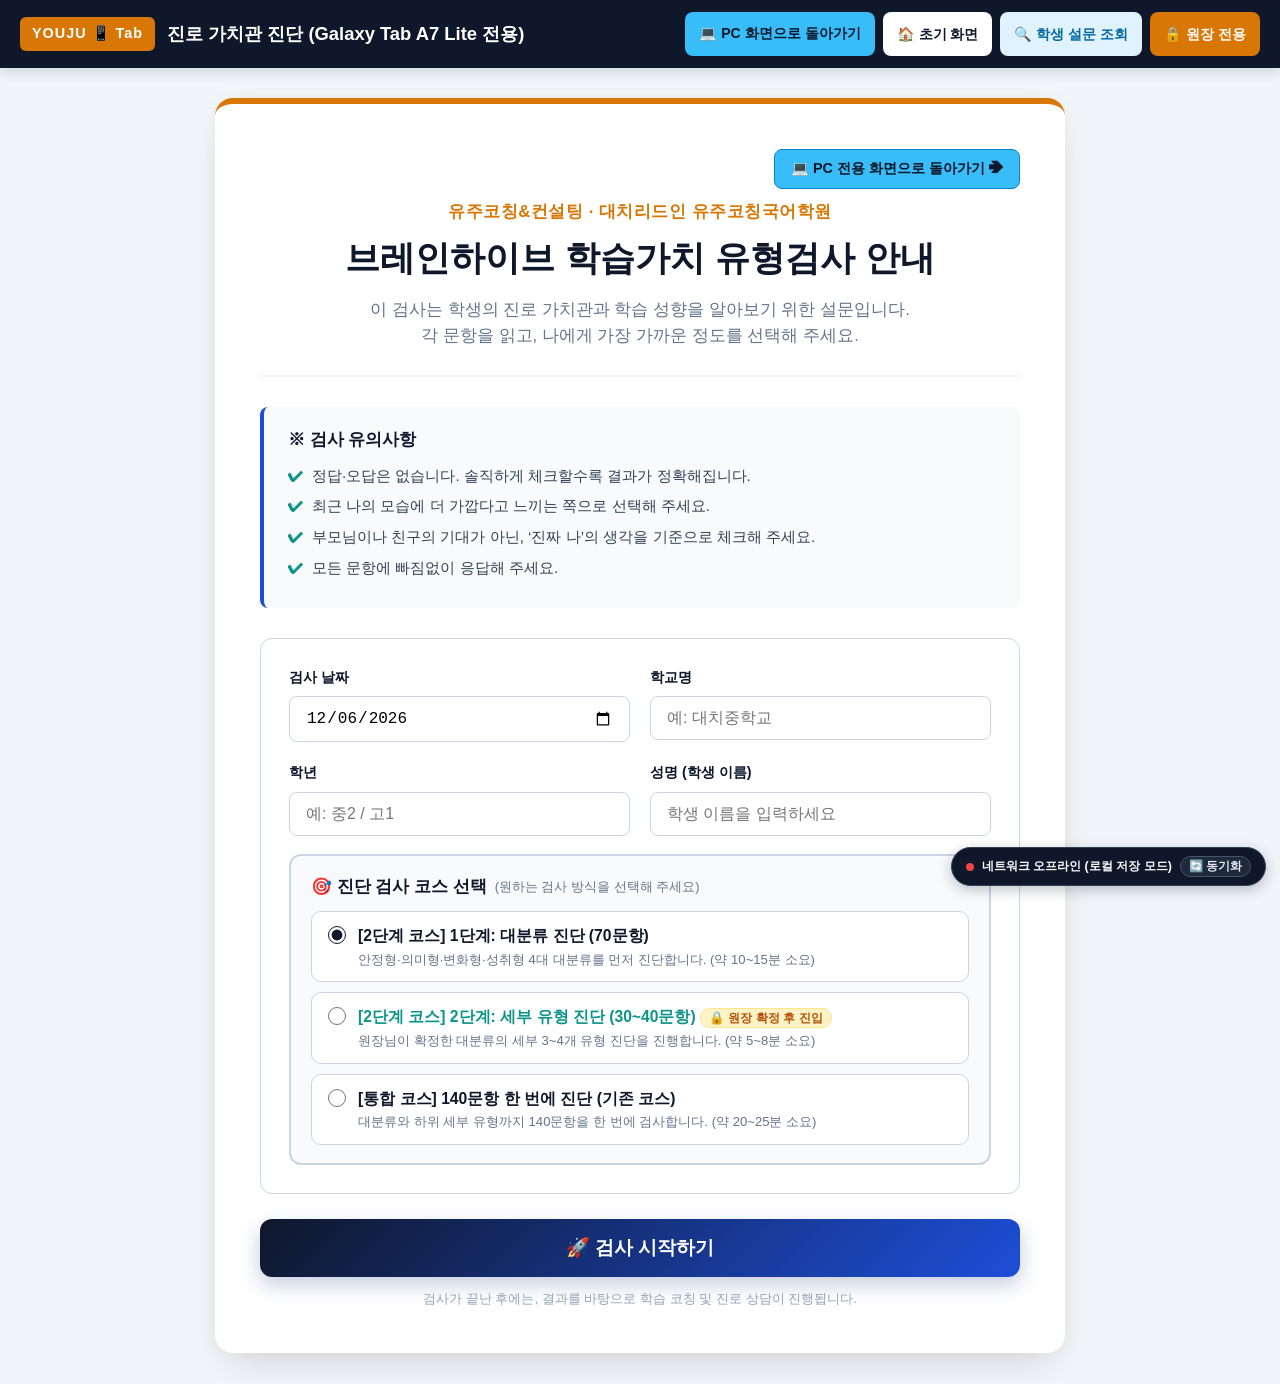
==== tablet.html @ 31058045 "Add files via upload" ====
<!DOCTYPE html>
<html lang="ko">
<head>
  <meta charset="UTF-8">
  <meta name="viewport" content="width=device-width, initial-scale=1.0">
  <title>진로 가치관 진단 검사 (Galaxy Tab A7 Lite 전용) | 유주코칭&컨설팅</title>
  <link rel="stylesheet" href="styles.css">
  <link rel="stylesheet" href="tablet.css">
</head>
<body>

  <!-- Galaxy Tab A7 Lite Header Navigation Bar -->
  <header class="tab-navbar">
    <div class="tab-nav-brand">
      <span class="tab-logo-badge">YOUJU 📱 Tab</span>
      <div>
        <h1 class="tab-nav-title">진로 가치관 진단 (Galaxy Tab A7 Lite 전용)</h1>
      </div>
    </div>
    <div class="tab-nav-actions">
      <a href="index.html" class="btn-tab-nav btn-tab-pc">
        💻 PC 화면으로 돌아가기
      </a>
      <button id="btnNavHome" class="btn-tab-nav" style="background: #ffffff; color: var(--primary-navy);">
        🏠 초기 화면
      </button>
      <button id="btnOpenLookupModal" class="btn-tab-nav" style="background: #e0f2fe; color: #0369a1;">
        🔍 학생 설문 조회
      </button>
      <button id="btnDirectorLogin" class="btn-tab-nav btn-tab-gold">
        🔒 원장 전용
      </button>
    </div>
  </header>

  <!-- View 1: Student Cover / Intro Screen -->
  <div id="coverView" class="view-container active">
    <div class="cover-card">
      <div style="text-align: right; margin-bottom: 10px;">
        <a href="index.html" style="display: inline-block; background: #38bdf8; color: #0f172a; border: 1.5px solid #0284c7; border-radius: 8px; padding: 8px 16px; font-weight: 800; text-decoration: none; font-size: 0.9rem;">
          💻 PC 전용 화면으로 돌아가기 ➔
        </a>
      </div>
      <div class="cover-header">
        <p class="cover-institution">유주코칭&컨설팅 · 대치리드인 유주코칭국어학원</p>
        <h2 class="cover-main-title">브레인하이브 학습가치 유형검사 안내</h2>
        <p class="cover-desc">이 검사는 학생의 진로 가치관과 학습 성향을 알아보기 위한 설문입니다.<br>각 문항을 읽고, 나에게 가장 가까운 정도를 선택해 주세요.</p>
      </div>

      <div class="notice-box">
        <h3>※ 검사 유의사항</h3>
        <ul class="notice-list">
          <li>정답·오답은 없습니다. 솔직하게 체크할수록 결과가 정확해집니다.</li>
          <li>최근 나의 모습에 더 가깝다고 느끼는 쪽으로 선택해 주세요.</li>
          <li>부모님이나 친구의 기대가 아닌, ‘진짜 나’의 생각을 기준으로 체크해 주세요.</li>
          <li>모든 문항에 빠짐없이 응답해 주세요.</li>
        </ul>
      </div>

      <form id="studentInfoForm" class="student-info-form">
        <div class="form-grid">
          <div class="form-group">
            <label for="inputDate">검사 날짜</label>
            <input type="date" id="inputDate" class="form-control" required>
          </div>
          <div class="form-group">
            <label for="inputSchool">학교명</label>
            <input type="text" id="inputSchool" class="form-control" placeholder="예: 대치중학교" required>
          </div>
          <div class="form-group">
            <label for="inputGrade">학년</label>
            <input type="text" id="inputGrade" class="form-control" placeholder="예: 중2 / 고1" required>
          </div>
          <div class="form-group">
            <label for="inputName">성명 (학생 이름)</label>
            <input type="text" id="inputName" class="form-control" placeholder="학생 이름을 입력하세요" required>
          </div>
        </div>

        <!-- Diagnostic Course Selection -->
        <div class="course-select-box" style="margin-top: 18px; background: #f8fafc; border: 2px solid #cbd5e1; border-radius: 12px; padding: 18px 20px;">
          <h3 style="font-size: 1.05rem; font-weight: 800; color: var(--primary-navy); margin-bottom: 12px; display: flex; align-items: center; gap: 8px;">
            <span>🎯 진단 검사 코스 선택</span>
            <span style="font-size: 0.8rem; color: #64748b; font-weight: normal;">(원하는 검사 방식을 선택해 주세요)</span>
          </h3>

          <div style="display: flex; flex-direction: column; gap: 10px;">
            <!-- Course Option 1: Stage 1 Major Category (70 items) -->
            <label style="display: flex; align-items: flex-start; gap: 12px; background: #ffffff; border: 1.5px solid #cbd5e1; border-radius: 10px; padding: 12px 16px; cursor: pointer; transition: all 0.15s ease;" class="course-label-option">
              <input type="radio" name="courseType" value="STAGE1_70" checked style="width: 18px; height: 18px; margin-top: 2px; accent-color: var(--primary-navy);">
              <div>
                <div style="font-weight: 800; font-size: 0.98rem; color: var(--primary-navy);">[2단계 코스] 1단계: 대분류 진단 (70문항)</div>
                <div style="font-size: 0.82rem; color: #64748b; margin-top: 2px;">안정형·의미형·변화형·성취형 4대 대분류를 먼저 진단합니다. (약 10~15분 소요)</div>
              </div>
            </label>

            <!-- Course Option 2: Stage 2 Sub Category (30~40 items) -->
            <label style="display: flex; align-items: flex-start; gap: 12px; background: #ffffff; border: 1.5px solid #cbd5e1; border-radius: 10px; padding: 12px 16px; cursor: pointer; transition: all 0.15s ease;" class="course-label-option">
              <input type="radio" name="courseType" value="STAGE2_SUB" style="width: 18px; height: 18px; margin-top: 2px; accent-color: var(--primary-navy);">
              <div>
                <div style="font-weight: 800; font-size: 0.98rem; color: #0d9488;">[2단계 코스] 2단계: 세부 유형 진단 (30~40문항) <span style="font-size: 0.78rem; background: #fef3c7; color: #b45309; padding: 2px 8px; border-radius: 10px; border: 1px solid #fde68a;">🔒 원장 확정 후 진입</span></div>
                <div style="font-size: 0.82rem; color: #64748b; margin-top: 2px;">원장님이 확정한 대분류의 세부 3~4개 유형 진단을 진행합니다. (약 5~8분 소요)</div>
              </div>
            </label>

            <!-- Stage 1 Student Selection Dropdown (Shown when 2단계 is selected) -->
            <div id="stage1StudentSelectContainer" style="display: none; margin-top: 4px; padding: 14px; background: #e0f2fe; border: 1.5px solid #7dd3fc; border-radius: 10px;">
              <label for="selectStage1Student" style="font-weight: 800; font-size: 0.88rem; color: #0369a1; display: block; margin-bottom: 6px;">
                👤 어떤 1단계 진단 학생의 2단계를 진행할지 선택하세요:
              </label>
              <select id="selectStage1Student" class="form-control" style="border-color: #0284c7; font-weight: 700; font-size: 0.92rem;">
                <!-- Populated dynamically via JS from getStoredRecords() -->
              </select>
              <div id="stage1StudentStatusBadge" style="margin-top: 8px; font-size: 0.83rem; font-weight: 700; color: #0369a1;"></div>
            </div>

            <!-- Course Option 3: Combined 140 items -->
            <label style="display: flex; align-items: flex-start; gap: 12px; background: #ffffff; border: 1.5px solid #cbd5e1; border-radius: 10px; padding: 12px 16px; cursor: pointer; transition: all 0.15s ease;" class="course-label-option">
              <input type="radio" name="courseType" value="COMBINED_140" style="width: 18px; height: 18px; margin-top: 2px; accent-color: var(--primary-navy);">
              <div>
                <div style="font-weight: 800; font-size: 0.98rem; color: var(--primary-navy);">[통합 코스] 140문항 한 번에 진단 (기존 코스)</div>
                <div style="font-size: 0.82rem; color: #64748b; margin-top: 2px;">대분류와 하위 세부 유형까지 140문항을 한 번에 검사합니다. (약 20~25분 소요)</div>
              </div>
            </label>
          </div>
        </div>
      </form>

      <button id="btnStartTest" class="btn-start-test">
        🚀 검사 시작하기
      </button>
      <p style="text-align: center; font-size: 0.82rem; color: #94a3b8; margin-top: 12px;">
        검사가 끝난 후에는, 결과를 바탕으로 학습 코칭 및 진로 상담이 진행됩니다.
      </p>
    </div>
  </div>

  <!-- View 2: Questionnaire Screen (No-Scroll Viewport Fixed Layout) -->
  <div id="testView" class="view-container no-scroll-view">
    <div class="test-layout-compact">
      <!-- Main Question Panel -->
      <div class="test-main-card-compact">
        <div class="test-header-compact">
          <span id="pageIndicator" class="page-indicator-compact">페이지 1 / 14 (1~10번 문항)</span>
          <div class="progress-bar-outer-compact">
            <div id="progressBarInner" class="progress-bar-inner"></div>
          </div>
          <span id="answeredCountTag" class="answered-tag-compact">응답: 0 / 140</span>
          <button id="btnTempSave" class="btn-temp-save">💾 임시 저장</button>
        </div>

        <div id="questionList" class="question-list-compact">
          <!-- 10 Question Rows Injected via JS -->
        </div>

        <div class="test-footer-compact">
          <button id="btnPrevPage" class="btn-nav-compact btn-nav-prev" style="display: none;">
            ◀ 이전
          </button>
          <div style="flex: 1;"></div>
          <button id="btnNextPage" class="btn-nav-compact btn-nav-next">
            다음 페이지 ▶
          </button>
          <button id="btnSubmitTest" class="btn-nav-compact btn-submit-test" style="display: none;">
            ✅ 검사 제출하기
          </button>
        </div>
      </div>

      <!-- Right Sidebar: 140 Question Status Grid -->
      <aside class="test-sidebar-compact">
        <div class="sidebar-title-compact">
          <span>문항 현황</span>
          <span id="sidebarProgressText" style="color: var(--accent-gold);">0%</span>
        </div>
        <div id="statusGrid140" class="status-grid-compact">
          <!-- 140 Status Cells Injected via JS -->
        </div>
      </aside>
    </div>
  </div>

  <!-- View 3: Student Completion Screen -->
  <div id="completeView" class="view-container">
    <div class="cover-card" style="text-align: center;">
      <div style="font-size: 3.5rem; color: #10b981; margin-bottom: 15px;">🎉</div>
      <h2 id="completeTitle" style="font-size: 1.8rem; color: var(--primary-navy); margin-bottom: 10px;">진로 가치관 검사가 완료되었습니다!</h2>
      <p id="completeDesc" style="font-size: 1.05rem; color: #334155; line-height: 1.6; margin-bottom: 20px;">
        모든 문항에 성실하게 응답해 주셔서 감사합니다.<br>
        응답 데이터가 안전하게 저장되었으며, <strong>결과는 담당 원장님(선생님)의 심층 분석 후 전달</strong>됩니다.
      </p>

      <!-- Stage 1 -> Stage 2 Direct Launch Action Box -->
      <div id="stage1NextBox" style="display: none; background: #f0fdf4; border: 2px solid #86efac; border-radius: 12px; padding: 20px; margin: 20px 0; text-align: center;">
        <h3 style="font-size: 1.15rem; color: #166534; font-weight: 800; margin-bottom: 6px;">1단계 대분류 진단 제출 완료</h3>
        <p style="font-size: 0.88rem; color: #15803d; margin-bottom: 16px;">원장님의 대분류 확정 후 아래 버튼을 클릭하시면 2단계 세부 유형 진단이 바로 시작됩니다.</p>
        <button id="btnStartStage2Direct" class="btn-start-test" style="background: linear-gradient(135deg, #0d9488, #0f766e); width: 100%; max-width: 380px; padding: 14px; margin: 0 auto; font-size: 1.05rem;">
          🚀 2단계 세부 유형 진단 바로 시작하기
        </button>
      </div>

      <div style="display: flex; gap: 10px; justify-content: center; margin-top: 20px;">
        <button id="btnCompleteHome" class="btn-start-test" style="max-width: 240px; background: linear-gradient(135deg, #475569, #334155); font-size: 1rem;">
          🏠 첫 화면으로 이동
        </button>
      </div>
    </div>
  </div>

  <!-- Student Survey Search / Lookup Modal -->
  <div id="lookupModal" class="modal-overlay">
    <div class="modal-card" style="max-width: 550px;">
      <h3 style="font-size: 1.25rem; color: var(--primary-navy); margin-bottom: 6px;">🔍 학생 설문 제출 내역 조회</h3>
      <p style="font-size: 0.85rem; color: #64748b; margin-bottom: 15px;">제출된 전체 학생 내역이 표시됩니다. (필요 시 성명이나 학교명으로 필터링 가능)</p>
      
      <div class="form-grid" style="margin-bottom: 15px;">
        <div class="form-group">
          <label for="lookupName">학생 성명</label>
          <input type="text" id="lookupName" class="form-control" placeholder="성명 입력">
        </div>
        <div class="form-group">
          <label for="lookupSchool">학교명 (선택)</label>
          <input type="text" id="lookupSchool" class="form-control" placeholder="학교명 입력">
        </div>
      </div>
      
      <button id="btnDoLookup" class="btn-nav-compact btn-nav-next" style="width: 100%; padding: 10px; margin-bottom: 15px;">
        검색하기
      </button>

      <div id="lookupResultsContainer" style="max-height: 250px; overflow-y: auto; display: flex; flex-direction: column; gap: 8px;">
        <!-- Search results injected via JS -->
      </div>

      <div style="text-align: right; margin-top: 15px;">
        <button id="btnCloseLookupModal" class="btn-nav-compact btn-nav-prev">닫기</button>
      </div>
    </div>
  </div>

  <!-- 140 Question Responses Detailed View Modal -->
  <div id="responsesDetailModal" class="modal-overlay">
    <div class="modal-card" style="max-width: 850px; max-height: 85vh; display: flex; flex-direction: column;">
      <div style="display: flex; justify-content: space-between; align-items: center; padding-bottom: 10px; border-bottom: 2px solid #f1f5f9; margin-bottom: 15px;">
        <h3 id="detailModalTitle" style="font-size: 1.2rem; color: var(--primary-navy);">📋 140문항 응답 세부 결과</h3>
        <button id="btnCloseResponsesDetailModal" class="btn-nav-compact btn-nav-prev" style="padding: 4px 12px;">닫기</button>
      </div>

      <div style="flex: 1; overflow-y: auto; padding-right: 5px;">
        <table style="width: 100%; border-collapse: collapse; font-size: 0.88rem;">
          <thead>
            <tr style="background: var(--primary-navy); color: #ffffff; text-align: left;">
              <th style="padding: 8px 10px; width: 60px;">번호</th>
              <th style="padding: 8px 10px; width: 140px;">대분류 / 중분류</th>
              <th style="padding: 8px 10px;">문항 내용</th>
              <th style="padding: 8px 10px; width: 110px; text-align: center;">응답 점수</th>
            </tr>
          </thead>
          <tbody id="responsesDetailTableBody">
            <!-- 140 Question Rows Injected via JS -->
          </tbody>
        </table>
      </div>
    </div>
  </div>

  <!-- Director Password Modal -->
  <div id="directorModal" class="modal-overlay">
    <div class="modal-card">
      <h3>🔒 원장 컨설팅 비밀번호</h3>
      <p style="font-size: 0.85rem; color: #64748b; margin-bottom: 15px;">원장 및 담당 코치 전용 컨설팅 관리를 위해 비밀번호를 입력해 주세요.</p>
      <div class="form-group" style="margin-bottom: 15px;">
        <label for="inputDirectorPassword">관리자 비밀번호</label>
        <input type="password" id="inputDirectorPassword" class="form-control" placeholder="비밀번호 입력">
      </div>
      <div style="display: flex; gap: 10px;">
        <button id="btnCancelModal" class="btn-nav-compact btn-nav-prev" style="flex: 1;">취소</button>
        <button id="btnConfirmDirectorLogin" class="btn-nav-compact btn-nav-next" style="flex: 1;">확인</button>
      </div>
    </div>
  </div>

  <!-- Manual Student Registration Modal (2-1단계 스킵 ➔ 2-2단계 세부유형 수동 등록) -->
  <div id="registerStudentModal" class="modal-overlay">
    <div class="modal-card" style="max-width: 500px;">
      <h3 style="font-size: 1.25rem; color: #0d9488; font-weight: 900; margin-bottom: 6px;">⚡ 2-1단계 스킵 ➔ 2-2단계 세부 유형 바로 등록</h3>
      <p style="font-size: 0.85rem; color: #64748b; margin-bottom: 16px; line-height: 1.45;">
        70문항 1단계 진단을 건너뛰고, 원장님이 학생의 1단계 대분류를 직접 지정합니다.<br>등록 즉시 학생이 <strong>2-2단계 세부 유형 진단(30~40문항)</strong>을 바로 시작할 수 있습니다.
      </p>

      <div class="form-group" style="margin-bottom: 12px;">
        <label for="regStudentName">학생 성명</label>
        <input type="text" id="regStudentName" class="form-control" placeholder="성명 입력 (예: 김대치)">
      </div>
      <div class="form-group" style="margin-bottom: 12px;">
        <label for="regStudentSchool">학교명</label>
        <input type="text" id="regStudentSchool" class="form-control" placeholder="학교명 입력 (예: 대치중학교)">
      </div>
      <div class="form-group" style="margin-bottom: 12px;">
        <label for="regStudentGrade">학년</label>
        <input type="text" id="regStudentGrade" class="form-control" placeholder="학년 입력 (예: 중3 / 고1)">
      </div>
      <div class="form-group" style="margin-bottom: 20px;">
        <label for="regMajorCategory" style="font-weight: 800; color: #0d9488;">원장 지정 1단계 대분류 유형</label>
        <select id="regMajorCategory" class="form-control" style="font-weight: 800; border-color: #0d9488; font-size: 0.95rem; background: #f0fdf4;">
          <option value="안정형">안정형 (구조·꼼꼼·신중)</option>
          <option value="의미형">의미형 (감정·몰입·이해)</option>
          <option value="변화형">변화형 (즉흥·산만·속도)</option>
          <option value="성취형">성취형 (목표·완벽·기복)</option>
        </select>
      </div>

      <div style="display: flex; gap: 8px;">
        <button id="btnCancelRegisterModal" class="btn-nav-compact btn-nav-prev" style="flex: 1;">취소</button>
        <button id="btnSaveRegisterStudent" class="btn-nav-compact" style="flex: 1.2; background: #0d9488; color: #ffffff; font-weight: 800; border: none; padding: 10px; border-radius: 6px; cursor: pointer;">💾 등록 (2-2단계 허용)</button>
        <button id="btnStartRegisterDirect" class="btn-nav-compact" style="flex: 1.5; background: linear-gradient(135deg, #10b981, #047857); color: #ffffff; font-weight: 800; border: none; padding: 10px; border-radius: 6px; cursor: pointer;">🚀 즉시 2-2단계 검사</button>
      </div>
    </div>
  </div>

  <!-- View 4: Director Dedicated Management View (Student Selector + Scores + Confirmation) -->
  <div id="dashboardView" class="view-container">
    <!-- Director Dashboard Top Action Bar -->
    <div style="display: flex; justify-content: space-between; align-items: center; background: #ffffff; border: 1.5px solid #e2e8f0; border-radius: 12px; padding: 14px 20px; margin-bottom: 20px; box-shadow: 0 4px 12px rgba(0,0,0,0.03);">
      <div>
        <h2 style="font-size: 1.25rem; font-weight: 900; color: var(--primary-navy); margin-bottom: 2px;">🔒 원장 전용 컨설팅 대시보드</h2>
        <p style="font-size: 0.82rem; color: #64748b; margin: 0;">학생 검사 제출 내역 관리, 대분류 확정/수정 및 1:1 PPT 레포트 발급</p>
      </div>
      <button id="btnDashboardToHome" class="btn-nav-compact" style="background: var(--primary-navy); color: #ffffff; padding: 10px 18px; font-size: 0.92rem; font-weight: 800; border: none; border-radius: 8px; cursor: pointer; display: flex; align-items: center; gap: 6px; box-shadow: 0 4px 10px rgba(15,23,42,0.15);">
        <span>🏠 초기 화면(학생 진단)으로 가기</span>
      </button>
    </div>

    <div class="director-dash-grid">
      <!-- Left Sidebar: Submitted Students List with Delete & Backup Buttons -->
      <aside class="student-list-sidebar">
        <div class="student-list-title" style="margin-bottom: 10px; display: flex; justify-content: space-between; align-items: center;">
          <span>📋 제출 학생 목록</span>
        </div>
        
        <button id="btnOpenRegisterModal" class="btn-nav-compact" style="width: 100%; margin-bottom: 10px; background: linear-gradient(135deg, #0d9488, #0f766e); color: #ffffff; padding: 10px; font-weight: 800; border: none; border-radius: 6px; cursor: pointer; box-shadow: 0 4px 10px rgba(13,148,136,0.2);">
          ⚡ 2-1단계 스킵! 2-2단계 세부유형 수동 등록
        </button>
        
        <!-- Offline Backup & Restore Buttons -->
        <div style="display: flex; gap: 6px; margin-bottom: 12px;">
          <button id="btnBackupRecords" class="btn-nav-compact" style="flex: 1; background: #e0f2fe; color: #0369a1; font-size: 0.78rem; padding: 6px 6px; font-weight: 700;">
            📥 백업 (저장)
          </button>
          <button id="btnRestoreRecords" class="btn-nav-compact" style="flex: 1; background: #fef3c7; color: #92400e; font-size: 0.78rem; padding: 6px 6px; font-weight: 700;">
            📤 불러오기
          </button>
          <input type="file" id="inputRestoreFile" accept=".json" style="display: none;">
        </div>

        <div id="studentRecordsContainer" class="student-records-container">
          <!-- Student Records Items Injected via JS -->
        </div>
      </aside>

      <!-- Center Panel: Major & Sub Category Scores -->
      <div>
        <div class="dash-card">
          <div style="font-weight: 700; font-size: 1.05rem; color: var(--primary-navy); margin-bottom: 12px; padding-bottom: 8px; border-bottom: 2px solid #f1f5f9; display: flex; justify-content: space-between; align-items: center;">
            <span>📊 대분류 및 중분류 점수 대시보드</span>
            <button id="btnView140DetailDash" class="btn-nav-compact" style="background: #e0f2fe; color: #0369a1; font-size: 0.8rem; padding: 4px 10px;">
              📋 140문항 세부 응답 보기
            </button>
          </div>
          <div id="dashSelectedStudentMeta" style="font-size: 0.85rem; color: var(--accent-gold); font-weight: 700; margin-bottom: 12px;">선택된 학생 없음</div>
          <div id="majorScoresGrid" class="major-scores-grid">
            <!-- 4 Major Category Cards Injected via JS -->
          </div>
        </div>
      </div>

      <!-- Right Panel: Director Confirmation Box -->
      <div>
        <div class="director-confirm-box">
          <h3 style="font-size: 1.1rem; font-weight: 800; color: #fef3c7; margin-bottom: 10px;">🎯 대표 유형 확정 및 저장</h3>
          <p style="font-size: 0.78rem; color: #cbd5e1; margin-bottom: 14px; line-height: 1.4;">
            가장 점수가 높은 대분류/중분류가 자동 제안됩니다. 동률 시 원장님이 최종 지정할 수 있습니다.
          </p>

          <div>
            <label style="font-weight: 600; font-size: 0.82rem; color: #cbd5e1;">1. 대표 대분류 지정</label>
            <select id="selectMajorConfirm" class="select-control">
              <option value="안정형">안정형</option>
              <option value="의미형">의미형</option>
              <option value="변화형">변화형</option>
              <option value="성취형">성취형</option>
            </select>
          </div>

          <div>
            <label style="font-weight: 600; font-size: 0.82rem; color: #cbd5e1;">2. 대표 중분류 지정</label>
            <select id="selectSubConfirm" class="select-control">
              <!-- Dynamically Populated -->
            </select>
          </div>

          <button id="btnSaveDirectorConfirmation" class="btn-confirm-save">
            💾 대표 유형 확정 및 저장
          </button>

          <button id="btnUnconfirmDirector" class="btn-nav-compact" style="width: 100%; margin-top: 6px; background: #ef4444; color: #ffffff; padding: 10px; font-weight: 800; border: none; border-radius: 6px; cursor: pointer;">
            ↩️ 확정 취소 (대기 상태로 돌리기)
          </button>

          <button id="btnGenerateMajorReport" class="btn-generate-report" style="margin-top: 8px; background: linear-gradient(135deg, #0284c7, #0f2942);">
            📘 1. 대표 대분류 종합 리포트 (4장) 출력
          </button>

          <button id="btnGenerateReport" class="btn-generate-report" style="margin-top: 6px; background: linear-gradient(135deg, #0d9488, #0f766e);">
            📑 2. 대표 세부 중분류 레포트 (3장) 출력
          </button>
        </div>
      </div>
    </div>

    <!-- 14 Types Direct Viewer Panel for Director -->
    <div class="dash-card" style="margin-top: 20px;">
      <div style="font-weight: 800; font-size: 1.05rem; color: var(--primary-navy); margin-bottom: 15px; padding-bottom: 10px; border-bottom: 2px solid #f1f5f9; display: flex; justify-content: space-between; align-items: center;">
        <span>📑 14개 대표 유형 레포트 직접 선택하여 보기</span>
        <span style="font-size: 0.8rem; color: #64748b; font-weight: normal;">원하는 유형 버튼을 누르면 해당 1:1 PPT 레포트가 즉시 표출됩니다.</span>
      </div>

      <div class="quick-types-grid" style="display: grid; grid-template-columns: repeat(4, 1fr); gap: 15px;">
        <!-- Group 1: 안정형 -->
        <div style="background: #f8fafc; border: 1.5px solid #e2e8f0; border-radius: 10px; padding: 12px;">
          <div style="font-weight: 800; font-size: 0.9rem; color: #0284c7; margin-bottom: 8px; text-align: center; border-bottom: 1px solid #e2e8f0; padding-bottom: 4px;">🛡️ 안정형 영역</div>
          <div style="display: flex; flex-direction: column; gap: 6px;">
            <button class="btn-major-report" data-major="안정형" style="background: linear-gradient(135deg, #0284c7, #0369a1); color: #fff; font-size: 0.82rem; font-weight: 900; padding: 8px 6px; border: none; border-radius: 6px; margin-bottom: 4px; cursor: pointer; box-shadow: 0 2px 6px rgba(2,132,199,0.3);">📘 ⭐ 안정형 종합 리포트 (4장)</button>
            <button class="btn-quick-report" data-key="안정형-구조·패턴 고정형">구조·패턴 고정형</button>
            <button class="btn-quick-report" data-key="안정형-꼼꼼·완벽주의형">꼼꼼·완벽주의형</button>
            <button class="btn-quick-report" data-key="안정형-신중·느린 정확형">신중·느린 정확형</button>
          </div>
        </div>

        <!-- Group 2: 의미형 -->
        <div style="background: #f8fafc; border: 1.5px solid #e2e8f0; border-radius: 10px; padding: 12px;">
          <div style="font-weight: 800; font-size: 0.9rem; color: #0d9488; margin-bottom: 8px; text-align: center; border-bottom: 1px solid #e2e8f0; padding-bottom: 4px;">💡 의미형 영역</div>
          <div style="display: flex; flex-direction: column; gap: 6px;">
            <button class="btn-major-report" data-major="의미형" style="background: linear-gradient(135deg, #0d9488, #0f766e); color: #fff; font-size: 0.82rem; font-weight: 900; padding: 8px 6px; border: none; border-radius: 6px; margin-bottom: 4px; cursor: pointer; box-shadow: 0 2px 6px rgba(13,148,136,0.3);">📘 ⭐ 의미형 종합 리포트 (4장)</button>
            <button class="btn-quick-report" data-key="의미형-감정·공감 우세형">감정·공감 우세형</button>
            <button class="btn-quick-report" data-key="의미형-의미 몰입·과몰입형">의미 몰입·과몰입형</button>
            <button class="btn-quick-report" data-key="의미형-이해 고집형">이해 고집형</button>
          </div>
        </div>

        <!-- Group 3: 변화형 -->
        <div style="background: #f8fafc; border: 1.5px solid #e2e8f0; border-radius: 10px; padding: 12px;">
          <div style="font-weight: 800; font-size: 0.9rem; color: #d97706; margin-bottom: 8px; text-align: center; border-bottom: 1px solid #e2e8f0; padding-bottom: 4px;">⚡ 변화형 영역</div>
          <div style="display: flex; flex-direction: column; gap: 6px;">
            <button class="btn-major-report" data-major="변화형" style="background: linear-gradient(135deg, #d97706, #b45309); color: #fff; font-size: 0.82rem; font-weight: 900; padding: 8px 6px; border: none; border-radius: 6px; margin-bottom: 4px; cursor: pointer; box-shadow: 0 2px 6px rgba(217,119,6,0.3);">📘 ⭐ 변화형 종합 리포트 (4장)</button>
            <button class="btn-quick-report" data-key="변화형-속도·가벼운 집중형">속도·가벼운 집중형</button>
            <button class="btn-quick-report" data-key="변화형-즉흥·순간판단형">즉흥·순간판단형</button>
            <button class="btn-quick-report" data-key="변화형-산만·관심 이동형">산만·관심 이동형</button>
            <button class="btn-quick-report" data-key="변화형-속도 과몰입형">속도 과몰입형</button>
          </div>
        </div>

        <!-- Group 4: 성취형 -->
        <div style="background: #f8fafc; border: 1.5px solid #e2e8f0; border-radius: 10px; padding: 12px;">
          <div style="font-weight: 800; font-size: 0.9rem; color: #dc2626; margin-bottom: 8px; text-align: center; border-bottom: 1px solid #e2e8f0; padding-bottom: 4px;">🏆 성취형 영역</div>
          <div style="display: flex; flex-direction: column; gap: 6px;">
            <button class="btn-major-report" data-major="성취형" style="background: linear-gradient(135deg, #dc2626, #991b1b); color: #fff; font-size: 0.82rem; font-weight: 900; padding: 8px 6px; border: none; border-radius: 6px; margin-bottom: 4px; cursor: pointer; box-shadow: 0 2px 6px rgba(220,38,38,0.3);">📘 ⭐ 성취형 종합 리포트 (4장)</button>
            <button class="btn-quick-report" data-key="성취형-목표형">목표형</button>
            <button class="btn-quick-report" data-key="성취형-완벽주의형">완벽주의형</button>
            <button class="btn-quick-report" data-key="성취형-감정형">감정형</button>
            <button class="btn-quick-report" data-key="성취형-기복형">기복형</button>
          </div>
        </div>
      </div>
    </div>
  </div>

  <!-- View 5: A4 PORTRAIT (종양식) SLIDE IMAGE & TEXT REPORT VIEW -->
  <div id="reportView" class="view-container">
    <div id="reportPptDeck" class="report-ppt-deck">
      
      <!-- Slide Page 1 (Portrait) -->
      <div class="ppt-slide-portrait">
        <div class="portrait-header-bar">
          <div>학생명: <strong id="pptStudentName1" class="hdr-val">홍길동</strong></div>
          <div>검사일자: <strong id="pptStudentDate1" class="hdr-val">2026-08-22</strong></div>
          <div>소속: <strong id="pptStudentSchool1" class="hdr-val">대치중 2학년</strong></div>
          <div>발행: <strong class="hdr-gold">유주코칭&컨설팅</strong></div>
        </div>

        <div class="portrait-body-wrapper">
          <!-- Image View -->
          <div id="imgSlideWrapper1" class="portrait-img-wrapper">
            <img id="pptImgSlide1" class="ppt-slide-img-contain" src="" alt="PPT Slide 1">
            <div class="cover-info-overlay">
              <div class="cover-overlay-type" id="pptCoverTypeName">안정형 - 구조·패턴 고정형</div>
              <div class="cover-overlay-details">
                <span>학생 성명: <strong id="pptStudentNameCover">홍길동</strong></span>
                <span>검사 일자: <strong id="pptStudentDateCover">2026-08-22</strong></span>
                <span>학교 / 학년: <strong id="pptStudentSchoolCover">대치중 2학년</strong></span>
              </div>
            </div>
          </div>

          <!-- HTML Text View -->
          <div id="htmlSlideWrapper1" class="portrait-html-wrapper" style="display: none;">
            <div class="ppt-html-cover-content">
              <div class="ppt-main-header-tag">브레인하이브 학습유형</div>
              <div class="ppt-main-title-box">
                <div class="ppt-main-title-text">결과 리포트</div>
              </div>
              <div id="htmlCoverTypeName" class="ppt-cover-type-name">변화형 - 속도·가벼운 집중형</div>

              <div class="ppt-cover-meta-grid">
                <div>학생 성명: <strong id="htmlStudentName" style="color: var(--primary-navy);">홍길동</strong></div>
                <div>검사 날짜: <strong id="htmlStudentDate" style="color: var(--primary-navy);">2026-08-22</strong></div>
                <div>학교 / 학년: <strong id="htmlStudentSchool" style="color: var(--primary-navy);">대치중 2학년</strong></div>
                <div>발행 기관: <strong style="color: var(--accent-gold);">유주코칭&컨설팅</strong></div>
              </div>
            </div>
          </div>
        </div>
      </div>

      <!-- Slide Page 2 (Portrait) -->
      <div class="ppt-slide-portrait">
        <div class="portrait-header-bar">
          <div>학생명: <strong id="pptStudentName2" class="hdr-val">홍길동</strong></div>
          <div>검사일자: <strong id="pptStudentDate2" class="hdr-val">2026-08-22</strong></div>
          <div>소속: <strong id="pptStudentSchool2" class="hdr-val">대치중 2학년</strong></div>
          <div>진단 유형: <strong id="pptTypeName2" class="hdr-gold">안정형-꼼꼼·완벽주의형</strong></div>
        </div>

        <div class="portrait-body-wrapper">
          <!-- Image View -->
          <div id="imgSlideWrapper2" class="portrait-img-wrapper">
            <img id="pptImgSlide2" class="ppt-slide-img-contain" src="" alt="PPT Slide 2 (강점 및 정체원인)">
          </div>

          <!-- HTML Text View -->
          <div id="htmlSlideWrapper2" class="portrait-html-wrapper" style="display: none;">
            <div class="ppt-slide-2-header">
              <h2 id="htmlSlide2Title" class="ppt-slide-2-title">변화형-속도·가벼운 집중형의 강점</h2>
              <div id="htmlSlide2Summary" class="ppt-slide-2-summary">짧은 시간 안에 빠르게 집중하는 즉각적인 몰입력과 처리 속도가 뛰어난 유형입니다.</div>
            </div>

            <div class="ppt-slide-2-body">
              <div class="ppt-section-box">
                <ul id="htmlStrengthsList" class="ppt-bullet-group">
                  <!-- Strengths injected via JS -->
                </ul>
              </div>

              <div class="ppt-section-box ppt-stagnation-box" style="margin-top: 15px; text-align: center;">
                <div class="ppt-section-tag" style="background: #fef08a; padding: 3px 14px; display: inline-block;">〈정체되는 이유〉</div>
                <ul id="htmlStagnationList" class="ppt-stagnation-group">
                  <!-- Stagnation injected via JS -->
                </ul>
              </div>
            </div>
          </div>
        </div>
      </div>

      <!-- Slide Page 3 (Portrait) -->
      <div class="ppt-slide-portrait">
        <div class="portrait-header-bar">
          <div>학생명: <strong id="pptStudentName3" class="hdr-val">홍길동</strong></div>
          <div>검사일자: <strong id="pptStudentDate3" class="hdr-val">2026-08-22</strong></div>
          <div>소속: <strong id="pptStudentSchool3" class="hdr-val">대치중 2학년</strong></div>
          <div>진단 유형: <strong id="pptTypeName3" class="hdr-gold">안정형-꼼꼼·완벽주의형</strong></div>
        </div>

        <div class="portrait-body-wrapper">
          <!-- Image View -->
          <div id="imgSlideWrapper3" class="portrait-img-wrapper">
            <img id="pptImgSlide3" class="ppt-slide-img-contain" src="" alt="PPT Slide 3 (처방 및 정리)">
          </div>

          <!-- HTML Text View -->
          <div id="htmlSlideWrapper3" class="portrait-html-wrapper" style="display: none; height: 100%; flex-direction: column; justify-content: space-between;">
            <div style="border-bottom: 2px solid #f1f5f9; padding-bottom: 6px; margin-bottom: 10px; text-align: center; flex-shrink: 0;">
              <h3 style="font-size: 1.4rem; font-weight: 900; color: var(--primary-navy);">학습 처방 전략 및 핵심 상담 요약</h3>
            </div>

            <!-- Top 60% Section: Equal 50:50 Grid -->
            <div class="ppt-slide-3-top" style="flex: 0.60; display: grid; grid-template-columns: 1fr 1fr; gap: 16px; min-height: 0;">
              <!-- Left Column: Dangerous Methods (Single Unified Text Box) -->
              <div class="ppt-danger-col" style="text-align: center; display: flex; flex-direction: column; justify-content: space-around; padding: 18px 16px;">
                <h4 id="htmlDangerousTitle" class="ppt-danger-heading" style="color: #dc2626; font-size: 1.25rem; font-weight: 900; line-height: 1.4; margin-bottom: 10px; white-space: pre-line;">이 유형에게<br>가장 위험한 학습 방식은</h4>
                <div id="htmlDangerousBody" class="ppt-danger-body" style="white-space: pre-wrap; font-size: 1.02rem; line-height: 1.55; color: #7f1d1d;"></div>
              </div>

              <!-- Right Column: 3 Core Strategies -->
              <div id="htmlStrategiesCol" class="ppt-strategies-col" style="display: flex; flex-direction: column; justify-content: space-between; height: 100%;">
                <!-- 3 Core Strategy Blocks -->
              </div>
            </div>

            <!-- Bottom 40% Section: One-line Summary -->
            <div id="htmlOneLineContainer" class="ppt-one-line-footer" style="flex: 0.40; min-height: 0; display: flex; flex-direction: column; justify-content: center; align-items: center; text-align: center; margin-top: 12px; padding: 20px 24px;">
              <!-- Dynamically Injected via JS -->
            </div>
          </div>
        </div>
      </div>

    </div>

    <!-- Bottom Action Bar (Hidden on Print) -->
    <div class="report-action-bar" style="display: flex; justify-content: center; gap: 20px; margin-top: 30px; margin-bottom: 40px;">
      <button id="btnBackToDashboard" class="btn-nav-compact btn-nav-prev" style="padding: 12px 28px; font-size: 1rem; font-weight: 700; cursor: pointer;">
        ◀ 대시보드로 돌아가기
      </button>
      <button id="btnPrintReport" class="btn-nav-compact btn-submit-test" style="padding: 12px 32px; font-size: 1rem; font-weight: 800; cursor: pointer; background: var(--primary-navy);">
        🖨️ 종양식(A4 세로) 3장 레포트 인쇄 / PDF 저장
      </button>
    </div>
  </div>

  <!-- JavaScript Modules -->
  <script src="supabase-config.js"></script>
  <script src="data.js"></script>
  <script src="majorReportsData.js"></script>
  <script src="tablet.js"></script>
<button id="btnResumeTempSession" style="display: none;"></button>
</body>
</html>
---- styles.css ----
/* Luxury Design System for Student Diagnostic Assessment & Director Consulting */

@import url('https://fonts.googleapis.com/css2?family=Inter:wght@400;600;700;900&family=Noto+Sans+KR:wght@400;500;700;900&display=swap');

:root {
  --primary-navy: #0f172a;
  --primary-blue: #1e3a8a;
  --accent-gold: #d97706;
  --accent-gold-light: #fffbeb;
  --accent-teal: #0d9488;
  --accent-red: #dc2626;
  --card-shadow: 0 20px 40px -15px rgba(15, 23, 42, 0.15), 0 0 15px rgba(217, 119, 6, 0.08);
  --border-light: #e2e8f0;
  --radius-lg: 16px;
  --radius-md: 10px;
  --radius-sm: 6px;
}

* {
  box-sizing: border-box;
  margin: 0;
  padding: 0;
}

body {
  font-family: 'Noto Sans KR', 'Inter', sans-serif;
  background: #f1f5f9;
  color: #1e293b;
  line-height: 1.6;
  min-height: 100vh;
}

/* Header Navbar */
.app-navbar {
  background: var(--primary-navy);
  color: #ffffff;
  padding: 12px 32px;
  display: flex;
  justify-content: space-between;
  align-items: center;
  border-bottom: 3px solid var(--accent-gold);
  height: 64px;
  box-shadow: 0 4px 20px rgba(0, 0, 0, 0.2);
}

.nav-brand { display: flex; align-items: center; gap: 14px; }
.nav-logo-badge {
  background: linear-gradient(135deg, #d97706, #b45309);
  color: #ffffff;
  font-weight: 900;
  font-size: 0.9rem;
  padding: 6px 12px;
  border-radius: 6px;
  letter-spacing: 1px;
}
.nav-title { font-size: 1.15rem; font-weight: 700; color: #f8fafc; }
.nav-subtitle { font-size: 0.8rem; color: #94a3b8; }
.nav-actions { display: flex; gap: 10px; }

.btn-nav-action {
  background: rgba(255, 255, 255, 0.1);
  border: 1px solid rgba(255, 255, 255, 0.25);
  color: #ffffff;
  padding: 8px 18px;
  border-radius: 30px;
  font-size: 0.88rem;
  font-weight: 600;
  cursor: pointer;
  transition: all 0.2s ease;
}
.btn-nav-action:hover { background: rgba(255, 255, 255, 0.2); }
.btn-nav-gold { border-color: var(--accent-gold); color: #fef3c7; }
.btn-nav-gold:hover { background: var(--accent-gold); color: #ffffff; }

/* Container Views */
.view-container {
  display: none;
  max-width: 1300px;
  margin: 30px auto;
  padding: 0 20px;
}
.view-container.active { display: block; }

/* Cover / Intro Screen */
.cover-card {
  background: #ffffff;
  border-radius: var(--radius-lg);
  box-shadow: var(--card-shadow);
  padding: 45px;
  border-top: 6px solid var(--accent-gold);
  max-width: 850px;
  margin: 30px auto;
}

.cover-header {
  text-align: center;
  margin-bottom: 30px;
  border-bottom: 2px solid #f1f5f9;
  padding-bottom: 25px;
}

.cover-institution {
  color: var(--accent-gold);
  font-weight: 700;
  font-size: 1.05rem;
  letter-spacing: 0.5px;
  margin-bottom: 8px;
}

.cover-main-title {
  font-size: 2.2rem;
  font-weight: 900;
  color: var(--primary-navy);
  margin-bottom: 12px;
}

.cover-desc {
  color: #64748b;
  font-size: 1.05rem;
  line-height: 1.6;
}

.notice-box {
  background: #f8fafc;
  border-left: 4px solid var(--primary-blue);
  border-radius: var(--radius-sm);
  padding: 20px 24px;
  margin-bottom: 30px;
}

.notice-box h3 {
  font-size: 1.05rem;
  color: var(--primary-navy);
  margin-bottom: 12px;
  display: flex;
  align-items: center;
  gap: 8px;
}

.notice-list {
  list-style: none;
}

.notice-list li {
  position: relative;
  padding-left: 24px;
  margin-bottom: 8px;
  font-size: 0.95rem;
  color: #334155;
}

.notice-list li::before {
  content: "✔";
  position: absolute;
  left: 0;
  color: var(--accent-teal);
  font-weight: bold;
}

.student-info-form {
  background: #ffffff;
  border: 1.5px solid var(--border-light);
  border-radius: var(--radius-md);
  padding: 28px;
  margin-bottom: 25px;
}

.form-grid {
  display: grid;
  grid-template-columns: repeat(2, 1fr);
  gap: 20px;
}

.form-group {
  display: flex;
  flex-direction: column;
  gap: 8px;
}

.form-group label {
  font-weight: 600;
  font-size: 0.9rem;
  color: var(--primary-navy);
}

.form-control {
  padding: 12px 16px;
  border: 1.5px solid var(--border-light);
  border-radius: 8px;
  font-size: 1rem;
  transition: border-color 0.2s;
}

.form-control:focus {
  outline: none;
  border-color: var(--primary-blue);
  box-shadow: 0 0 0 3px rgba(30, 58, 138, 0.1);
}

.btn-start-test {
  width: 100%;
  padding: 16px;
  background: linear-gradient(135deg, var(--primary-navy) 0%, var(--primary-blue) 100%);
  color: #ffffff;
  border: none;
  border-radius: var(--radius-md);
  font-size: 1.2rem;
  font-weight: 700;
  cursor: pointer;
  box-shadow: 0 8px 20px rgba(30, 58, 138, 0.25);
  transition: all 0.2s ease;
}

.btn-start-test:hover {
  transform: translateY(-2px);
  box-shadow: 0 12px 25px rgba(30, 58, 138, 0.35);
}

/* Viewport Fixed No-Scroll Test Screen Layout */
.no-scroll-view {
  height: calc(100vh - 90px) !important;
  overflow: hidden !important;
  margin: 10px auto !important;
}

.test-layout-compact {
  display: grid;
  grid-template-columns: 1fr 300px;
  gap: 15px;
  height: 100%;
}

.test-main-card-compact {
  background: #ffffff;
  border-radius: var(--radius-lg);
  box-shadow: var(--card-shadow);
  padding: 16px 20px;
  display: flex;
  flex-direction: column;
  height: 100%;
  overflow: hidden;
}

.test-header-compact {
  display: flex;
  justify-content: space-between;
  align-items: center;
  padding-bottom: 10px;
  border-bottom: 1.5px solid #f1f5f9;
  margin-bottom: 10px;
  height: 40px;
}

.page-indicator-compact { font-size: 0.95rem; font-weight: 700; color: var(--primary-navy); }

.progress-bar-outer-compact {
  flex: 1;
  max-width: 220px;
  height: 8px;
  background: #e2e8f0;
  border-radius: 8px;
  overflow: hidden;
  margin: 0 15px;
}

.progress-bar-inner {
  height: 100%;
  background: linear-gradient(90deg, var(--accent-gold), var(--accent-teal));
  width: 0%;
  transition: width 0.2s;
}

.answered-tag-compact {
  font-size: 0.85rem;
  font-weight: 700;
  color: var(--accent-teal);
  background: #f0fdf4;
  padding: 4px 10px;
  border-radius: 12px;
  border: 1px solid #bbf7d0;
}

.btn-temp-save {
  background: #fef3c7;
  color: #92400e;
  border: 1px solid #fde68a;
  padding: 4px 10px;
  border-radius: 12px;
  font-size: 0.8rem;
  font-weight: 700;
  cursor: pointer;
  margin-left: 10px;
}

.question-list-compact {
  flex: 1;
  display: flex;
  flex-direction: column;
  justify-content: space-between;
  gap: 4px;
  overflow: hidden;
}

.q-row-compact {
  background: #f8fafc;
  border: 1.5px solid #e2e8f0;
  border-radius: 6px;
  padding: 6px 12px;
  display: flex;
  align-items: center;
  justify-content: space-between;
  transition: all 0.15s;
  height: calc((100% - 36px) / 10);
  min-height: 38px;
}

.q-row-compact.unanswered-alert {
  border-color: var(--accent-red);
  background: #fef2f2;
}

.q-left-compact {
  display: flex;
  align-items: center;
  gap: 10px;
  flex: 1;
  overflow: hidden;
  padding-right: 15px;
}

.q-num-pill {
  background: var(--primary-navy);
  color: #ffffff;
  font-weight: 700;
  font-size: 0.75rem;
  padding: 2px 7px;
  border-radius: 10px;
  white-space: nowrap;
}

.q-left-compact {
  display: flex;
  align-items: center;
  gap: 10px;
  flex: 1;
  min-width: 0;
  padding-right: 12px;
}

.q-num-pill {
  background: var(--primary-navy);
  color: #ffffff;
  font-weight: 700;
  font-size: 0.8rem;
  padding: 3px 8px;
  border-radius: 8px;
  white-space: nowrap;
  flex-shrink: 0;
}

.q-text-compact {
  font-size: 0.92rem;
  font-weight: 600;
  color: #0f172a;
  white-space: normal !important;
  word-break: keep-all;
  line-height: 1.38;
}

.q-row-compact {
  display: flex;
  align-items: center;
  justify-content: space-between;
  padding: 7px 12px;
  min-height: 48px;
  border-bottom: 1px solid #f1f5f9;
  transition: background 0.15s;
}

.options-row-compact { display: flex; gap: 5px; flex-shrink: 0; }

.chip-compact {
  display: flex;
  align-items: center;
  justify-content: center;
  padding: 3px 8px;
  background: #ffffff;
  border: 1px solid var(--border-light);
  border-radius: 4px;
  font-size: 0.75rem;
  font-weight: 600;
  cursor: pointer;
  user-select: none;
  transition: all 0.15s;
  white-space: nowrap;
}
.chip-compact:hover { border-color: var(--primary-blue); background: #eff6ff; }
.chip-compact.selected { border-color: var(--primary-blue); background: var(--primary-blue); color: #ffffff; }

.test-footer-compact {
  display: flex;
  justify-content: space-between;
  align-items: center;
  margin-top: 10px;
  padding-top: 8px;
  border-top: 1.5px solid #f1f5f9;
  height: 40px;
}

.btn-nav-compact {
  padding: 8px 18px;
  border-radius: 6px;
  font-size: 0.9rem;
  font-weight: 700;
  cursor: pointer;
  border: none;
}
.btn-nav-prev { background: #e2e8f0; color: #475569; }
.btn-nav-next { background: var(--primary-navy); color: #ffffff; }
.btn-submit-test { background: linear-gradient(135deg, #10b981, #059669); color: #ffffff; }

.test-sidebar-compact {
  background: #ffffff;
  border-radius: var(--radius-lg);
  box-shadow: var(--card-shadow);
  padding: 16px;
  display: flex;
  flex-direction: column;
  height: 100%;
  overflow: hidden;
}

.sidebar-title-compact {
  font-size: 0.9rem;
  font-weight: 700;
  color: var(--primary-navy);
  padding-bottom: 8px;
  border-bottom: 1.5px solid #f1f5f9;
  margin-bottom: 10px;
  display: flex;
  justify-content: space-between;
}

.status-grid-compact {
  display: grid;
  grid-template-columns: repeat(10, 1fr);
  gap: 3px;
  flex: 1;
  align-content: start;
}

.status-cell {
  aspect-ratio: 1;
  display: flex;
  align-items: center;
  justify-content: center;
  font-size: 0.68rem;
  font-weight: 600;
  border-radius: 3px;
  background: #f1f5f9;
  color: #94a3b8;
  border: 1px solid #e2e8f0;
  cursor: pointer;
}
.status-cell.answered { background: #dcfce7; color: #15803d; border-color: #86efac; }
.status-cell.current-page { border: 2px solid var(--primary-blue); font-weight: 800; }

/* Modals */
.modal-overlay {
  display: none;
  position: fixed;
  top: 0; left: 0; width: 100%; height: 100%;
  background: rgba(15, 23, 42, 0.75);
  backdrop-filter: blur(5px);
  z-index: 1000;
  justify-content: center;
  align-items: center;
}
.modal-overlay.active { display: flex; }
.modal-card {
  background: #ffffff;
  border-radius: var(--radius-lg);
  padding: 28px;
  width: 100%;
  max-width: 500px;
  box-shadow: 0 25px 50px rgba(0,0,0,0.25);
  border-top: 5px solid var(--accent-gold);
}

/* Director Dashboard & Student List with Delete Button */
.director-dash-grid {
  display: grid;
  grid-template-columns: 310px 1fr 320px;
  gap: 15px;
}

.student-list-sidebar {
  background: #ffffff;
  border-radius: var(--radius-lg);
  box-shadow: var(--card-shadow);
  padding: 16px;
}

.student-records-container {
  display: flex;
  flex-direction: column;
  gap: 8px;
  max-height: 620px;
  overflow-y: auto;
}

.student-record-item {
  background: #f8fafc;
  border: 1.5px solid #e2e8f0;
  border-radius: 8px;
  padding: 10px 12px;
  cursor: pointer;
  position: relative;
  transition: all 0.15s;
}

.student-record-item:hover { border-color: var(--primary-blue); }
.student-record-item.selected { border-color: var(--accent-gold); background: #fffbeb; }

.record-delete-btn {
  position: absolute;
  top: 10px;
  right: 10px;
  background: #fee2e2;
  color: #dc2626;
  border: 1px solid #fca5a5;
  border-radius: 4px;
  padding: 2px 6px;
  font-size: 0.72rem;
  font-weight: 700;
  cursor: pointer;
}
.record-delete-btn:hover { background: #dc2626; color: #ffffff; }

.record-status-tag { display: inline-block; font-size: 0.75rem; padding: 2px 8px; border-radius: 12px; font-weight: 700; margin-top: 4px; }
.record-status-tag.pending { background: #fef3c7; color: #b45309; border: 1px solid #fde68a; }
.record-status-tag.stage-confirmed { background: #e0f2fe; color: #0369a1; border: 1px solid #bae6fd; }
.record-status-tag.confirmed { background: #dcfce7; color: #15803d; border: 1px solid #86efac; }

.dash-card {
  background: #ffffff;
  border-radius: var(--radius-lg);
  box-shadow: var(--card-shadow);
  padding: 20px;
}

.major-scores-grid {
  display: grid;
  grid-template-columns: repeat(2, 1fr);
  gap: 12px;
}

.major-score-card {
  background: #f8fafc;
  border: 2px solid #e2e8f0;
  border-radius: var(--radius-md);
  padding: 14px;
}
.major-score-card.top-recommended { border-color: var(--accent-gold); background: #fffbeb; }

.sub-score-item {
  display: flex;
  justify-content: space-between;
  font-size: 0.8rem;
  padding: 3px 6px;
  background: #ffffff;
  border-radius: 4px;
  border: 1px solid #f1f5f9;
  margin-top: 3px;
}

.director-confirm-box {
  background: linear-gradient(135deg, #0f172a 0%, #1e3a8a 100%);
  color: #ffffff;
  border-radius: var(--radius-lg);
  padding: 20px;
}

.select-control {
  width: 100%;
  padding: 8px;
  border-radius: 6px;
  border: 1px solid rgba(255, 255, 255, 0.3);
  background: rgba(255, 255, 255, 0.95);
  font-size: 0.9rem;
  font-weight: 700;
  color: var(--primary-navy);
  margin-top: 3px;
  margin-bottom: 10px;
}

.btn-confirm-save {
  width: 100%;
  padding: 10px;
  background: #10b981;
  color: #ffffff;
  border: none;
  border-radius: 6px;
  font-weight: 700;
  cursor: pointer;
  margin-bottom: 8px;
}

.btn-generate-report {
  width: 100%;
  padding: 12px;
  background: linear-gradient(135deg, #d97706, #b45309);
  color: #ffffff;
  border: none;
  border-radius: 6px;
  font-weight: 800;
  cursor: pointer;
}

/* ---------------------------------------------------- */
/* A4 PORTRAIT (종양식 세로 방향) SLIDE REPORT LAYOUT */
/* ---------------------------------------------------- */

.report-ppt-deck {
  display: flex;
  flex-direction: column;
  gap: 35px;
  max-width: 850px;
  margin: 0 auto 40px auto;
}

/* Portrait Card Container matching A4 Ratio (Exact 1cm Border Inset & No-Overlap Layout) */
.ppt-slide-portrait {
  background: #ffffff;
  border-radius: 8px;
  box-shadow: 0 16px 40px rgba(30, 58, 138, 0.14);
  padding: 15mm 16mm;
  position: relative;
  width: 100%;
  aspect-ratio: 1 / 1.414;
  display: flex;
  flex-direction: column;
  justify-content: space-between;
  box-sizing: border-box;
  overflow: hidden;
}

/* User's Exact Royal Navy Floral Corner Border Frame Overlay (1cm Inset Margin from Paper Edges) */
.ppt-slide-portrait::before {
  content: '';
  position: absolute;
  top: 10mm;
  left: 10mm;
  right: 10mm;
  bottom: 10mm;
  background-image: url('royal_border.png');
  background-size: 100% 100%;
  background-repeat: no-repeat;
  pointer-events: none;
  z-index: 5;
}

/* Top Header Bar on Every Page */
.portrait-header-bar {
  display: flex;
  justify-content: space-between;
  align-items: center;
  background: #f8fafc;
  border: 1.5px solid #e2e8f0;
  border-radius: 8px;
  padding: 10px 18px;
  font-size: 0.9rem;
  color: #334155;
  margin-bottom: 16px;
  flex-shrink: 0;
}

.portrait-header-bar .hdr-val {
  color: var(--primary-navy);
  font-weight: 700;
}

.portrait-header-bar .hdr-gold {
  color: var(--accent-gold);
  font-weight: 800;
}

/* Body & HTML Text Wrapper Box */
.portrait-body-wrapper {
  flex: 1;
  width: 100%;
  display: flex;
  flex-direction: column;
  position: relative;
  overflow: hidden;
}

.portrait-img-wrapper {
  flex: 1;
  width: 100%;
  display: flex;
  align-items: center;
  justify-content: center;
  position: relative;
  overflow: hidden;
  background: #ffffff;
  border: 1px solid #f1f5f9;
  border-radius: 6px;
}

.portrait-html-wrapper {
  flex: 1;
  width: 100%;
  display: flex;
  flex-direction: column;
  justify-content: space-between;
  padding: 16px 20px;
  background: #ffffff;
  box-sizing: border-box;
  gap: 20px;
}

.ppt-html-cover-content {
  flex: 1;
  display: flex;
  flex-direction: column;
  align-items: center;
  justify-content: space-around;
  gap: 25px;
  text-align: center;
  padding: 30px 10px;
}

.ppt-main-header-tag {
  font-size: 1.65rem;
  font-weight: 800;
  color: var(--accent-gold);
  letter-spacing: 4px;
}

.ppt-main-title-box {
  border-top: 4px solid var(--accent-gold);
  border-bottom: 4px solid var(--accent-gold);
  padding: 22px 55px;
  background: #ffffff;
}

.ppt-main-title-text {
  font-size: 3.6rem;
  font-weight: 900;
  color: var(--primary-navy);
  letter-spacing: -1px;
}

.ppt-cover-type-name {
  font-size: 1.75rem;
  font-weight: 900;
  color: var(--primary-blue);
  background: #fef3c7;
  padding: 10px 32px;
  border-radius: 30px;
  border: 1.5px solid var(--accent-gold);
  display: inline-block;
  box-shadow: 0 4px 12px rgba(0,0,0,0.06);
}

.ppt-cover-meta-grid {
  display: grid;
  grid-template-columns: repeat(2, 1fr);
  gap: 14px 40px;
  background: #ffffff;
  border: 1.5px solid var(--border-light);
  border-radius: 12px;
  padding: 22px 35px;
  text-align: left;
  font-size: 1.05rem;
  color: #334155;
  box-shadow: 0 6px 20px rgba(0,0,0,0.06);
  width: 92%;
  margin-top: 35mm;
}

/* Slide 2 (Strengths & Stagnation) */
.ppt-slide-2-header {
  text-align: center;
  margin-bottom: 18px;
  padding-bottom: 12px;
  border-bottom: 2px solid #f1f5f9;
}

.ppt-slide-2-title {
  font-size: 2.55rem;
  font-weight: 900;
  color: #b45309;
  margin-bottom: 10px;
  letter-spacing: -0.5px;
}

.ppt-slide-2-summary {
  font-size: 1.35rem;
  font-weight: 800;
  color: #0f172a;
  background-color: #fef08a;
  display: inline-block;
  padding: 10px 24px;
  border-radius: 8px;
  line-height: 1.5;
  text-align: center;
  max-width: 96%;
  word-break: keep-all;
  box-shadow: 0 2px 8px rgba(0,0,0,0.04);
}

.ppt-slide-2-body {
  display: flex;
  flex-direction: column;
  justify-content: space-around;
  gap: 22px;
  flex: 1;
}

.ppt-section-box {
  text-align: center;
  background: #f8fafc;
  border: 1.5px solid #e2e8f0;
  border-radius: 12px;
  padding: 20px 24px;
  box-shadow: 0 4px 12px rgba(0,0,0,0.03);
}

.ppt-section-tag {
  font-size: 1.32rem;
  font-weight: 800;
  color: #b45309;
  margin-bottom: 12px;
  display: inline-block;
  background: #fef08a;
  padding: 4px 18px;
  border-radius: 4px;
}

.ppt-stagnation-box {
  text-align: center !important;
  display: flex;
  flex-direction: column;
  align-items: center !important;
}

.ppt-stagnation-group {
  list-style: none;
  display: flex;
  flex-direction: column;
  align-items: center !important;
  text-align: center !important;
  gap: 8px;
  width: 100%;
  margin-top: 10px;
}

.ppt-stagnation-group li {
  font-size: 1.20rem;
  font-weight: 700;
  color: #1e293b;
  line-height: 1.55;
  text-align: center !important;
  width: 100%;
}

.ppt-stagnation-group li.highlight-yellow {
  background-color: #fef08a;
  padding: 4px 16px;
  border-radius: 6px;
  font-weight: 800;
  display: inline-block;
  text-align: center !important;
  margin: 4px 0;
  width: auto;
}

.ppt-bullet-group {
  list-style: none;
  display: flex;
  flex-direction: column;
  align-items: flex-start;
  gap: 10px;
  text-align: left;
}

.ppt-bullet-group li {
  font-size: 1.22rem;
  font-weight: 700;
  color: #1e293b;
  line-height: 1.55;
}

.ppt-bullet-group li.highlight-yellow {
  background-color: #fef08a;
  padding: 4px 12px;
  border-radius: 4px;
  font-weight: 800;
  width: 100%;
}

.ppt-bullet-group li.highlight-blue {
  color: #1d4ed8;
  font-weight: 900;
  font-size: 1.32rem;
}

/* Slide 3 (Prescription, 3 Strategies, One-line Summary) */
.ppt-slide-3-top {
  flex: 0.60;
  display: grid;
  grid-template-columns: 1fr 1fr;
  gap: 16px;
  min-height: 0;
}

.ppt-danger-col {
  background: #fff5f5;
  border: 2px solid #fca5a5;
  border-radius: 12px;
  padding: 16px 14px;
  display: flex;
  flex-direction: column;
  justify-content: space-between;
  text-align: center;
  box-shadow: 0 4px 12px rgba(220, 38, 38, 0.04);
}

.ppt-danger-heading {
  font-size: 1.30rem;
  font-weight: 900;
  color: #dc2626;
  line-height: 1.35;
  white-space: pre-line;
  margin-bottom: 8px;
}

.ppt-danger-footer {
  color: #7f1d1d;
  font-size: 1.05rem;
  font-weight: 800;
  line-height: 1.35;
  white-space: pre-line;
  border-top: 1px dashed #fca5a5;
  padding-top: 8px;
  margin-top: 8px;
  text-align: center;
}

.ppt-strategies-col {
  display: flex;
  flex-direction: column;
  justify-content: space-between;
  gap: 10px;
  height: 100%;
}

.ppt-strat-block {
  background: #f0fdf4;
  border: 1.5px solid #86efac;
  border-radius: 10px;
  padding: 12px 14px;
  box-shadow: 0 4px 10px rgba(13, 148, 136, 0.04);
}

.ppt-strat-head {
  font-size: 1.20rem;
  font-weight: 800;
  color: #0d9488;
  white-space: pre-line;
  margin-bottom: 4px;
}

.ppt-strat-body {
  font-size: 1.08rem;
  font-weight: 600;
  color: #1e293b;
  white-space: pre-line;
  padding-left: 4px;
}

.ppt-one-line-footer {
  flex: 0.38;
  min-height: 0;
  background: #fffbeb;
  border: 2.5px solid var(--accent-gold);
  border-radius: 14px;
  padding: 18px 24px;
  margin-top: 12px;
  display: flex;
  flex-direction: column;
  justify-content: center;
  align-items: center;
  text-align: center;
  box-shadow: 0 6px 15px rgba(217, 119, 6, 0.08);
}

.ppt-one-line-tag {
  font-size: 1.32rem;
  font-weight: 900;
  color: #b45309;
  margin-bottom: 8px;
}

.ppt-one-line-main {
  font-size: 1.26rem;
  font-weight: 800;
  color: var(--primary-navy);
  line-height: 1.65;
  white-space: pre-wrap;
  text-align: center;
}

.ppt-one-line-highlight {
  color: #1d4ed8 !important;
  font-weight: 900 !important;
  font-size: 1.22rem !important;
  line-height: 1.5 !important;
  white-space: pre-wrap !important;
  text-align: center !important;
  margin-top: 10px;
}

.btn-quick-report {
  width: 100%;
  padding: 8px 10px;
  background: #ffffff;
  border: 1.5px solid var(--border-light);
  border-radius: 6px;
  font-size: 0.82rem;
  font-weight: 700;
  color: var(--primary-navy);
  cursor: pointer;
  transition: all 0.15s ease;
  text-align: center;
}

.btn-quick-report:hover {
  background: var(--accent-gold);
  color: #ffffff;
  border-color: var(--accent-gold);
  transform: translateY(-1px);
  box-shadow: 0 4px 10px rgba(217, 119, 6, 0.2);
}

/* Zero-Cropping Slide Image */
.ppt-slide-img-contain {
  max-width: 100%;
  max-height: 100%;
  width: auto;
  height: auto;
  object-fit: contain;
  display: block;
  margin: auto;
}

/* Cover Info Overlay for Slide 1 */
.cover-info-overlay {
  position: absolute;
  bottom: 20px;
  left: 50%;
  transform: translateX(-50%);
  width: 88%;
  display: flex;
  flex-direction: column;
  align-items: center;
  gap: 10px;
  z-index: 10;
}

.cover-overlay-type {
  font-size: 1.35rem;
  font-weight: 900;
  color: var(--primary-blue);
  background: #fef3c7;
  padding: 6px 20px;
  border-radius: 25px;
  border: 1.5px solid var(--accent-gold);
  box-shadow: 0 4px 10px rgba(0,0,0,0.12);
  text-align: center;
}

.cover-overlay-details {
  display: flex;
  justify-content: space-around;
  background: rgba(255, 255, 255, 0.96);
  border: 1.5px solid var(--accent-gold);
  border-radius: 8px;
  padding: 10px 18px;
  font-size: 0.88rem;
  color: #334155;
  width: 100%;
  box-shadow: 0 4px 15px rgba(0,0,0,0.1);
  backdrop-filter: blur(4px);
}

/* ---------------------------------------------------- */
/* PRINT MEDIA: EXACT A4 PORTRAIT (세로 3페이지) OUTPUT  */
/* ---------------------------------------------------- */
@media print {
  @page {
    size: 210mm 297mm; /* Standard A4 Portrait */
    margin: 0mm !important; /* Zero margin - card padding handles margins */
  }

  *, *::before, *::after {
    -webkit-print-color-adjust: exact !important;
    print-color-adjust: exact !important;
    color-adjust: exact !important;
    box-sizing: border-box !important;
  }

  html, body {
    width: 210mm !important;
    margin: 0 !important;
    padding: 0 !important;
    background: #ffffff !important;
    font-size: 13.5px !important;
  }

  /* Hide non-printable interface */
  .app-navbar, .report-action-bar, .director-auth-card, .btn-nav-compact, button {
    display: none !important;
  }

  /* Show Report Container */
  #reportView {
    display: block !important;
    width: 210mm !important;
    margin: 0 !important;
    padding: 0 !important;
  }

  .view-container {
    max-width: 210mm !important;
    width: 210mm !important;
    margin: 0 !important;
    padding: 0 !important;
  }

  .report-ppt-deck {
    width: 210mm !important;
    margin: 0 !important;
    padding: 0 !important;
    gap: 0 !important;
    display: block !important;
  }

  /* Exact A4 Print Card for both Major Category & Sub-Type PPTs */
  .major-report-card, .ppt-slide-portrait {
    width: 210mm !important;
    height: 297mm !important;
    min-height: 297mm !important;
    max-height: 297mm !important;
    margin: 0 !important;
    padding: 12mm 15mm 20mm 15mm !important;
    box-shadow: none !important;
    border: none !important;
    border-radius: 0 !important;
    page-break-after: always !important;
    break-after: page !important;
    page-break-inside: avoid !important;
    break-inside: avoid !important;
    position: relative !important;
    display: flex !important;
    flex-direction: column !important;
    justify-content: space-between !important;
    overflow: hidden !important;
  }

  .major-report-card::before, .ppt-slide-portrait::before {
    content: '' !important;
    position: absolute !important;
    top: 6mm !important;
    left: 6mm !important;
    right: 6mm !important;
    bottom: 6mm !important;
    background-image: url('royal_border.png') !important;
    background-size: 100% 100% !important;
    background-repeat: no-repeat !important;
    pointer-events: none !important;
    z-index: 5 !important;
  }
}


/* ==========================================================================
   PREMIUM 4-PAGE MAJOR CATEGORY COMPREHENSIVE DIAGNOSTIC REPORT STYLES
   ========================================================================== */
.major-report-card {
  background: #ffffff;
  border-radius: 8px;
  box-shadow: 0 16px 40px rgba(30, 58, 138, 0.14);
  padding: 12mm 15mm 20mm 15mm; /* Enhanced Bottom Margin (20mm) */
  position: relative;
  width: 100%;
  aspect-ratio: 1 / 1.414;
  display: flex;
  flex-direction: column;
  justify-content: space-between;
  box-sizing: border-box;
  overflow: hidden;
  margin-bottom: 30px;
}

.major-report-card::before {
  content: '';
  position: absolute;
  top: 8mm;
  left: 8mm;
  right: 8mm;
  bottom: 8mm;
  background-image: url('royal_border.png');
  background-size: 100% 100%;
  background-repeat: no-repeat;
  pointer-events: none;
  z-index: 5;
}

.major-page-content {
  flex: 1;
  display: flex;
  flex-direction: column;
  justify-content: space-between;
  gap: 12px;
  z-index: 1;
  padding: 4px 6px;
}

.major-hdr-badge {
  display: inline-block;
  font-size: 0.85rem;
  font-weight: 900;
  letter-spacing: 2px;
  color: #b45309;
  text-transform: uppercase;
  margin-bottom: 2px;
}

.major-title-block {
  text-align: center;
  border-bottom: 2.5px solid #0f2942;
  padding-bottom: 8px;
  margin-bottom: 4px;
}

.major-main-title {
  font-size: 1.85rem;
  font-weight: 900;
  color: #0f2942;
  letter-spacing: -0.5px;
  margin-bottom: 4px;
}

.major-sub-title {
  font-size: 1.05rem;
  font-weight: 700;
  color: #64748b;
}

.major-insight-box {
  background: #f8fafc;
  border-left: 5px solid #0284c7;
  border-radius: 6px;
  padding: 10px 16px;
  display: flex;
  flex-direction: column;
  gap: 6px;
  font-size: 1.02rem;
  line-height: 1.5;
}

.major-insight-box strong {
  color: #0f172a;
}

.major-sec-title {
  font-size: 1.15rem;
  font-weight: 900;
  color: #0f2942;
  display: flex;
  align-items: center;
  gap: 8px;
  margin-bottom: 6px;
  margin-top: 2px;
}

.major-sec-title::before {
  content: '■';
  color: #0284c7;
  font-size: 0.95rem;
}

.major-subtypes-grid {
  display: grid;
  grid-template-columns: repeat(3, 1fr);
  gap: 10px;
}

.major-subtypes-grid.grid-4 {
  grid-template-columns: repeat(2, 1fr);
  gap: 8px;
}

.major-subtype-item {
  background: #ffffff;
  border: 1.5px solid #e2e8f0;
  border-radius: 8px;
  padding: 10px 12px;
  display: flex;
  flex-direction: column;
  justify-content: space-between;
  gap: 6px;
  box-shadow: 0 2px 8px rgba(0,0,0,0.03);
}

.major-subtype-name {
  font-size: 1.02rem;
  font-weight: 900;
  color: #0369a1;
  border-bottom: 1.5px solid #e0f2fe;
  padding-bottom: 4px;
}

.major-subtype-text {
  font-size: 0.90rem;
  line-height: 1.45;
  color: #334155;
}

.major-subtype-text b {
  color: #0f172a;
}

.major-metrics-row {
  display: grid;
  grid-template-columns: repeat(4, 1fr);
  gap: 8px;
}

.major-metric-card {
  background: #f8fafc;
  border: 1.5px solid #cbd5e1;
  border-radius: 8px;
  padding: 8px 10px;
  text-align: center;
}

.major-metric-name {
  font-size: 0.88rem;
  font-weight: 800;
  color: #475569;
}

.major-metric-score {
  font-size: 1.55rem;
  font-weight: 900;
  color: #0284c7;
  margin: 2px 0;
}

.major-metric-desc {
  font-size: 0.78rem;
  color: #64748b;
  line-height: 1.3;
}

.major-bottom-banner {
  background: #ffffff !important;
  border: 2px solid #0284c7;
  border-radius: 10px;
  padding: 12px 18px !important; /* 위아래 12px 동일 여백 */
  min-height: 52px;
  display: flex !important;
  flex-direction: column !important;
  justify-content: center !important;
  align-items: center !important;
  text-align: center !important;
  font-size: 1.02rem;
  font-weight: 800;
  line-height: 1.5;
  white-space: pre-line;
  color: #0f2942 !important;
  margin-top: 6px;
  margin-bottom: 6px;
  box-sizing: border-box;
  box-shadow: 0 2px 8px rgba(0, 0, 0, 0.04);
}

/* Page 2 Tables & Step Cards */
.major-steps-grid {
  display: grid;
  grid-template-columns: repeat(3, 1fr);
  gap: 10px;
}

.major-step-card {
  background: #fef2f2;
  border: 1.5px solid #fca5a5;
  border-radius: 8px;
  padding: 10px 12px;
}

.major-step-title {
  font-size: 0.95rem;
  font-weight: 900;
  color: #b91c1c;
  margin-bottom: 4px;
}

.major-step-desc {
  font-size: 0.88rem;
  color: #450a0a;
  line-height: 1.45;
}

.major-table {
  width: 100%;
  border-collapse: collapse;
  margin: 4px 0;
  font-size: 0.90rem;
}

.major-table th {
  background: #0f2942;
  color: #ffffff;
  padding: 8px 10px;
  font-weight: 800;
  text-align: center;
  border: 1px solid #0f2942;
}

.major-table td {
  padding: 8px 10px;
  border: 1px solid #cbd5e1;
  line-height: 1.45;
  color: #1e293b;
  vertical-align: middle;
}

.major-table tr:nth-child(even) td {
  background: #f8fafc;
}

.major-warning-banner {
  background: #ffffff !important;
  border: 2px solid #f43f5e;
  border-radius: 10px;
  padding: 12px 16px !important; /* 위아래 12px 동일 여백 */
  min-height: 52px;
  display: flex !important;
  flex-direction: column !important;
  justify-content: center !important;
  align-items: center !important;
  text-align: center !important;
  color: #b91c1c !important;
  font-size: 0.98rem;
  font-weight: 800;
  line-height: 1.5;
  white-space: pre-line;
  margin-top: 6px;
  margin-bottom: 6px;
  box-sizing: border-box;
  box-shadow: 0 2px 8px rgba(0, 0, 0, 0.04);
}

/* Page 3 Action Protocol Cards & Checklist */
.major-rules-grid {
  display: grid;
  grid-template-columns: repeat(3, 1fr);
  gap: 10px;
}

.major-rule-box {
  background: #f0fdf4;
  border: 1.5px solid #86efac;
  border-radius: 8px;
  padding: 10px 12px;
}

.major-rule-num {
  font-size: 1.05rem;
  font-weight: 900;
  color: #15803d;
  margin-bottom: 4px;
}

.major-rule-desc {
  font-size: 0.88rem;
  color: #14532d;
  line-height: 1.45;
}

.major-chk-list {
  background: #f8fafc;
  border: 1.5px solid #cbd5e1;
  border-radius: 8px;
  padding: 12px 18px;
  display: flex;
  flex-direction: column;
  gap: 6px;
}

.major-chk-item {
  font-size: 0.92rem;
  font-weight: 700;
  color: #1e293b;
  display: flex;
  align-items: center;
  gap: 8px;
}

.major-chk-item::before {
  content: '☑';
  color: #0284c7;
  font-size: 1.05rem;
}

/* Page 4 Home Coaching & Role Models */
.major-shift-row {
  display: grid;
  grid-template-columns: 1fr 1fr;
  gap: 10px;
  margin-bottom: 6px;
}

.major-shift-bad {
  background: #fff1f2;
  border-left: 4px solid #f43f5e;
  border-radius: 6px;
  padding: 8px 12px;
  font-size: 0.90rem;
  color: #9f1239;
  font-weight: 700;
}

.major-shift-good {
  background: #f0fdf4;
  border-left: 4px solid #22c55e;
  border-radius: 6px;
  padding: 8px 12px;
  font-size: 0.90rem;
  color: #15803d;
  font-weight: 800;
}

.major-heroes-grid {
  display: grid;
  grid-template-columns: repeat(3, 1fr);
  gap: 10px;
}

.major-hero-card {
  background: #fffbeb;
  border: 1.5px solid #fde68a;
  border-radius: 8px;
  padding: 10px 12px;
  text-align: center;
  display: flex;
  flex-direction: column;
  justify-content: space-between;
  gap: 4px;
}

.major-hero-name {
  font-size: 1.05rem;
  font-weight: 900;
  color: #b45309;
}

.major-hero-role {
  font-size: 0.80rem;
  font-weight: 700;
  color: #78350f;
}

.major-hero-quote {
  font-size: 0.86rem;
  font-style: italic;
  color: #1e293b;
  line-height: 1.4;
  margin: 4px 0;
}

.major-hero-lesson {
  font-size: 0.80rem;
  font-weight: 800;
  color: #0369a1;
  line-height: 1.35;
  border-top: 1px dashed #fcd34d;
  padding-top: 4px;
}

/* ============================================================
   STUDENT PERSONAL REPORT CARD (학생별 개인 진단 리포트)
   ============================================================ */

/* 학생 리포트 버튼 (대시보드 학생 목록) */
.btn-student-report {
  display: inline-block;
  background: linear-gradient(135deg, #7c3aed, #5b21b6);
  color: #ffffff;
  border: none;
  border-radius: 6px;
  padding: 5px 10px;
  font-size: 0.78rem;
  font-weight: 800;
  cursor: pointer;
  margin-top: 6px;
  transition: opacity 0.15s;
}
.btn-student-report:hover { opacity: 0.85; }

/* 학생 리포트 카드 (A4 세로) */
.student-report-card {
  background: #ffffff;
  width: 210mm;
  min-height: 297mm;
  max-height: 297mm;
  margin: 0 auto 30px auto;
  padding: 12mm 14mm 14mm 14mm;
  box-sizing: border-box;
  position: relative;
  display: flex;
  flex-direction: column;
  gap: 8px;
  box-shadow: 0 16px 40px rgba(30,58,138,0.14);
  overflow: hidden;
  page-break-after: always;
}

/* 리포트 상단 헤더 */
.srp-header {
  display: flex;
  justify-content: space-between;
  align-items: center;
  border-bottom: 3px solid #0f172a;
  padding-bottom: 8px;
  margin-bottom: 4px;
}
.srp-header-title {
  font-size: 1.15rem;
  font-weight: 900;
  color: #0f172a;
  letter-spacing: -0.5px;
}
.srp-header-sub {
  font-size: 0.82rem;
  color: #64748b;
  font-weight: 600;
}
.srp-header-inst {
  font-size: 0.80rem;
  color: #64748b;
  text-align: right;
}

/* 학생 기본 정보 행 */
.srp-info-row {
  display: flex;
  gap: 0;
  background: #f8fafc;
  border: 1.5px solid #e2e8f0;
  border-radius: 8px;
  overflow: hidden;
}
.srp-info-cell {
  flex: 1;
  padding: 8px 14px;
  border-right: 1px solid #e2e8f0;
}
.srp-info-cell:last-child { border-right: none; }
.srp-info-label {
  font-size: 0.72rem;
  color: #94a3b8;
  font-weight: 700;
  text-transform: uppercase;
  letter-spacing: 0.5px;
}
.srp-info-value {
  font-size: 1.05rem;
  font-weight: 900;
  color: #0f172a;
  margin-top: 2px;
}

/* 대표유형 + 신뢰도 행 */
.srp-type-row {
  display: grid;
  grid-template-columns: 1fr 1fr;
  gap: 10px;
}
.srp-type-box {
  border: 2px solid;
  border-radius: 10px;
  padding: 10px 14px;
  display: flex;
  flex-direction: column;
  gap: 4px;
}
.srp-box-label {
  font-size: 0.75rem;
  font-weight: 800;
  color: #64748b;
  letter-spacing: 0.5px;
  text-transform: uppercase;
}
.srp-type-name {
  font-size: 1.6rem;
  font-weight: 900;
  letter-spacing: -1px;
}
.srp-type-sub {
  font-size: 0.85rem;
  font-weight: 700;
  color: #475569;
}
.srp-reliability-stars {
  font-size: 1.3rem;
  margin: 2px 0;
}
.srp-reliability-value {
  font-size: 1.5rem;
  font-weight: 900;
  color: #0f172a;
}
.srp-reliability-label {
  font-size: 0.82rem;
  color: #64748b;
  font-weight: 600;
}

/* 점수 분포 막대 */
.srp-scores-section { }
.srp-sec-title {
  font-size: 0.88rem;
  font-weight: 900;
  color: #0f172a;
  margin-bottom: 6px;
  display: flex;
  align-items: center;
  gap: 6px;
}
.srp-sec-title::before { content: '■'; color: #0284c7; font-size: 0.75rem; }
.srp-score-bar-row {
  display: flex;
  align-items: center;
  gap: 8px;
  margin-bottom: 5px;
}
.srp-score-bar-label {
  width: 50px;
  font-size: 0.82rem;
  font-weight: 800;
  color: #0f172a;
  flex-shrink: 0;
}
.srp-score-bar-track {
  flex: 1;
  height: 16px;
  background: #e2e8f0;
  border-radius: 8px;
  overflow: hidden;
}
.srp-score-bar-fill {
  height: 100%;
  border-radius: 8px;
  transition: width 0.3s;
}
.srp-score-bar-num {
  width: 36px;
  font-size: 0.82rem;
  font-weight: 800;
  color: #0f172a;
  text-align: right;
  flex-shrink: 0;
}

/* 핵심 특징 섹션 */
.srp-traits-box {
  background: #f8fafc;
  border: 1.5px solid #e2e8f0;
  border-radius: 10px;
  padding: 10px 14px;
}
.srp-trait-item {
  display: flex;
  align-items: flex-start;
  gap: 8px;
  font-size: 0.90rem;
  line-height: 1.5;
  color: #1e293b;
  margin-bottom: 4px;
}
.srp-trait-item:last-child { margin-bottom: 0; }
.srp-trait-bullet {
  color: #0284c7;
  font-weight: 900;
  flex-shrink: 0;
  margin-top: 2px;
}

/* 복합 성향 섹션 */
.srp-blend-box {
  border-left: 5px solid #7c3aed;
  background: #faf5ff;
  border-radius: 0 8px 8px 0;
  padding: 10px 14px;
}
.srp-blend-text {
  font-size: 0.92rem;
  line-height: 1.65;
  color: #1e293b;
  white-space: pre-line;
}

/* 코칭 방향 섹션 */
.srp-coaching-box {
  border: 2px solid;
  border-radius: 10px;
  padding: 10px 16px;
  display: flex;
  align-items: center;
  gap: 10px;
  min-height: 48px;
}
.srp-coaching-icon { font-size: 1.5rem; flex-shrink: 0; }
.srp-coaching-text {
  font-size: 0.90rem;
  font-weight: 700;
  line-height: 1.55;
  color: #0f172a;
  white-space: pre-line;
}

/* 푸터 */
.srp-footer {
  margin-top: auto;
  border-top: 1.5px solid #e2e8f0;
  padding-top: 6px;
  display: flex;
  justify-content: space-between;
  font-size: 0.72rem;
  color: #94a3b8;
}

/* Print rules for student report */
@media print {
  .student-report-card {
    width: 210mm !important;
    min-height: 297mm !important;
    max-height: 297mm !important;
    margin: 0 !important;
    padding: 12mm 14mm 14mm 14mm !important;
    box-shadow: none !important;
    page-break-after: always !important;
  }
}
---- tablet.css ----
/* ---------------------------------------------------- */
/* GALAXY TAB A7 LITE (SM-T220 / SM-T225) DEDICATED STYLESHEET */
/* Optimized for 8.7" Display (800x1340) & Finger Touch UX */
/* ---------------------------------------------------- */

:root {
  --primary-navy: #0f172a;
  --primary-blue: #1d4ed8;
  --accent-gold: #d97706;
  --bg-slate: #f8fafc;
  --text-dark: #1e293b;
  --border-light: #cbd5e1;
  --radius-sm: 8px;
  --radius-md: 12px;
  --radius-lg: 18px;
}

* {
  box-sizing: border-box;
  margin: 0;
  padding: 0;
  -webkit-tap-highlight-color: transparent;
}

body {
  font-family: -apple-system, BlinkMacSystemFont, "Segoe UI", Roboto, "Helvetica Neue", Arial, sans-serif;
  background-color: #f1f5f9;
  color: var(--text-dark);
  line-height: 1.5;
  overflow-x: hidden;
  font-size: 16px;
}

/* Tablet Navbar (Large Touch Friendly) */
.tab-navbar {
  background: var(--primary-navy);
  color: #ffffff;
  padding: 12px 20px;
  display: flex;
  justify-content: space-between;
  align-items: center;
  position: sticky;
  top: 0;
  z-index: 200;
  box-shadow: 0 4px 12px rgba(15, 23, 42, 0.15);
}

.tab-nav-brand {
  display: flex;
  align-items: center;
  gap: 12px;
}

.tab-logo-badge {
  background: var(--accent-gold);
  color: #ffffff;
  font-weight: 900;
  font-size: 0.9rem;
  padding: 6px 12px;
  border-radius: 6px;
  letter-spacing: 1px;
}

.tab-nav-title {
  font-size: 1.15rem;
  font-weight: 800;
}

.tab-nav-actions {
  display: flex;
  gap: 8px;
}

.btn-tab-nav {
  min-height: 44px;
  padding: 8px 14px;
  border-radius: 8px;
  font-weight: 800;
  font-size: 0.88rem;
  border: none;
  cursor: pointer;
  display: inline-flex;
  align-items: center;
  justify-content: center;
  text-decoration: none;
  transition: transform 0.1s ease, background 0.15s ease;
}

.btn-tab-nav:active {
  transform: scale(0.96);
}

.btn-tab-pc {
  background: #38bdf8;
  color: #0f172a;
}

.btn-tab-gold {
  background: var(--accent-gold);
  color: #ffffff;
}

/* View Containers */
.tab-view {
  display: none;
  padding: 16px;
  max-width: 1000px;
  margin: 0 auto;
}

.tab-view.active {
  display: block;
}

/* Cover / Start Screen Card */
.tab-cover-card {
  background: #ffffff;
  border-radius: var(--radius-lg);
  padding: 24px 20px;
  box-shadow: 0 10px 30px rgba(15, 23, 42, 0.08);
  border: 1.5px solid #e2e8f0;
}

.tab-cover-header {
  text-align: center;
  margin-bottom: 20px;
}

.tab-cover-header h2 {
  font-size: 1.8rem;
  font-weight: 900;
  color: var(--primary-navy);
  margin-bottom: 6px;
}

.tab-notice-box {
  background: #fffbeb;
  border: 1.5px solid #fde68a;
  border-radius: var(--radius-md);
  padding: 16px;
  margin-bottom: 20px;
}

.tab-notice-box h3 {
  color: #b45309;
  font-size: 1.05rem;
  font-weight: 800;
  margin-bottom: 8px;
}

.tab-notice-list {
  padding-left: 20px;
  font-size: 0.95rem;
  color: #78350f;
  line-height: 1.6;
}

/* Student Form for Tablet */
.tab-form-grid {
  display: grid;
  grid-template-columns: repeat(2, 1fr);
  gap: 12px;
  margin-bottom: 20px;
}

@media (max-width: 600px) {
  .tab-form-grid {
    grid-template-columns: 1fr;
  }
}

.tab-form-group {
  display: flex;
  flex-direction: column;
  gap: 6px;
}

.tab-form-group label {
  font-weight: 800;
  font-size: 0.95rem;
  color: var(--primary-navy);
}

.tab-form-control {
  min-height: 50px;
  padding: 10px 16px;
  font-size: 1.05rem;
  border: 2px solid var(--border-light);
  border-radius: 10px;
  outline: none;
  font-weight: 700;
  background: #ffffff;
}

.tab-form-control:focus {
  border-color: var(--primary-blue);
  background: #f0f6ff;
}

/* Big Start Button */
.btn-tab-start {
  width: 100%;
  min-height: 60px;
  background: linear-gradient(135deg, var(--primary-blue), #1e3a8a);
  color: #ffffff;
  font-size: 1.3rem;
  font-weight: 900;
  border: none;
  border-radius: 14px;
  cursor: pointer;
  box-shadow: 0 8px 20px rgba(29, 78, 216, 0.3);
  margin-top: 15px;
}

.btn-tab-start:active {
  transform: scale(0.98);
}

/* Questionnaire View (Touch No-Scroll Fixed Layout) */
.tab-test-card {
  background: #ffffff;
  border-radius: var(--radius-lg);
  padding: 16px;
  box-shadow: 0 10px 30px rgba(0, 0, 0, 0.08);
  display: flex;
  flex-direction: column;
  height: calc(100vh - 90px);
}

.tab-test-header {
  display: flex;
  align-items: center;
  justify-content: space-between;
  padding-bottom: 12px;
  border-bottom: 2px solid #f1f5f9;
  margin-bottom: 12px;
}

.tab-page-tag {
  font-weight: 900;
  font-size: 1.1rem;
  color: var(--primary-navy);
}

.tab-progress-bar {
  flex: 1;
  height: 14px;
  background: #e2e8f0;
  border-radius: 10px;
  margin: 0 16px;
  overflow: hidden;
}

.tab-progress-inner {
  height: 100%;
  width: 0%;
  background: linear-gradient(90deg, #10b981, #059669);
  transition: width 0.25s ease;
}

.tab-answered-tag {
  font-size: 0.95rem;
  font-weight: 800;
  color: var(--primary-blue);
  background: #e0f2fe;
  padding: 6px 12px;
  border-radius: 20px;
}

/* Question List Container (Scrollable Touch Rows) */
.tab-question-list {
  flex: 1;
  overflow-y: auto;
  -webkit-overflow-scrolling: touch;
  display: flex;
  flex-direction: column;
  gap: 10px;
  padding-right: 4px;
}

.tab-q-row {
  background: #f8fafc;
  border: 2px solid #e2e8f0;
  border-radius: var(--radius-md);
  padding: 12px 14px;
  display: flex;
  flex-direction: column;
  gap: 10px;
}

.tab-q-row.unanswered-alert {
  border-color: #ef4444 !important;
  background: #fef2f2 !important;
}

.tab-q-header {
  display: flex;
  align-items: flex-start;
  gap: 10px;
}

.tab-q-num {
  background: var(--primary-navy);
  color: #ffffff;
  font-weight: 900;
  font-size: 0.9rem;
  padding: 4px 10px;
  border-radius: 6px;
  white-space: nowrap;
}

.tab-q-text {
  font-size: 1.12rem;
  font-weight: 800;
  color: var(--primary-navy);
  line-height: 1.45;
}

/* Touch Rating Chips (1 ~ 5 Scale) */
.tab-options-row {
  display: grid;
  grid-template-columns: repeat(5, 1fr);
  gap: 6px;
}

.tab-chip {
  min-height: 52px;
  background: #ffffff;
  border: 2px solid #cbd5e1;
  border-radius: 10px;
  display: flex;
  align-items: center;
  justify-content: center;
  font-weight: 800;
  font-size: 0.92rem;
  color: #475569;
  cursor: pointer;
  text-align: center;
  transition: all 0.15s ease;
}

.tab-chip:active {
  transform: scale(0.95);
}

.tab-chip.selected {
  background: var(--primary-blue);
  color: #ffffff;
  border-color: #1e40af;
  box-shadow: 0 4px 12px rgba(29, 78, 216, 0.3);
}

/* Footer Bottom Touch Action Buttons */
.tab-test-footer {
  display: flex;
  gap: 12px;
  padding-top: 12px;
  border-top: 2px solid #f1f5f9;
  margin-top: 10px;
}

.btn-tab-footer {
  min-height: 56px;
  font-size: 1.15rem;
  font-weight: 900;
  border: none;
  border-radius: 12px;
  cursor: pointer;
  padding: 0 20px;
  display: inline-flex;
  align-items: center;
  justify-content: center;
}

.btn-tab-prev {
  background: #e2e8f0;
  color: #334155;
}

.btn-tab-next {
  background: var(--primary-blue);
  color: #ffffff;
  flex: 1;
}

.btn-tab-submit {
  background: linear-gradient(135deg, #10b981, #059669);
  color: #ffffff;
  flex: 1;
}

/* Director Dashboard Tablet Layout */
.tab-dash-grid {
  display: grid;
  grid-template-columns: 280px 1fr;
  gap: 14px;
}

@media (max-width: 768px) {
  .tab-dash-grid {
    grid-template-columns: 1fr;
  }
}


/* ==========================================================================
   PREMIUM 4-PAGE MAJOR CATEGORY COMPREHENSIVE DIAGNOSTIC REPORT STYLES
   ========================================================================== */
.major-report-card {
  background: #ffffff;
  border-radius: 8px;
  box-shadow: 0 16px 40px rgba(30, 58, 138, 0.14);
  padding: 12mm 15mm 20mm 15mm; /* Enhanced Bottom Margin (20mm) */
  position: relative;
  width: 100%;
  aspect-ratio: 1 / 1.414;
  display: flex;
  flex-direction: column;
  justify-content: space-between;
  box-sizing: border-box;
  overflow: hidden;
  margin-bottom: 30px;
}

.major-report-card::before {
  content: '';
  position: absolute;
  top: 8mm;
  left: 8mm;
  right: 8mm;
  bottom: 8mm;
  background-image: url('royal_border.png');
  background-size: 100% 100%;
  background-repeat: no-repeat;
  pointer-events: none;
  z-index: 5;
}

.major-page-content {
  flex: 1;
  display: flex;
  flex-direction: column;
  justify-content: space-between;
  gap: 12px;
  z-index: 1;
  padding: 4px 6px;
}

.major-hdr-badge {
  display: inline-block;
  font-size: 0.85rem;
  font-weight: 900;
  letter-spacing: 2px;
  color: #b45309;
  text-transform: uppercase;
  margin-bottom: 2px;
}

.major-title-block {
  text-align: center;
  border-bottom: 2.5px solid #0f2942;
  padding-bottom: 8px;
  margin-bottom: 4px;
}

.major-main-title {
  font-size: 1.85rem;
  font-weight: 900;
  color: #0f2942;
  letter-spacing: -0.5px;
  margin-bottom: 4px;
}

.major-sub-title {
  font-size: 1.05rem;
  font-weight: 700;
  color: #64748b;
}

.major-insight-box {
  background: #f8fafc;
  border-left: 5px solid #0284c7;
  border-radius: 6px;
  padding: 10px 16px;
  display: flex;
  flex-direction: column;
  gap: 6px;
  font-size: 1.02rem;
  line-height: 1.5;
}

.major-insight-box strong {
  color: #0f172a;
}

.major-sec-title {
  font-size: 1.15rem;
  font-weight: 900;
  color: #0f2942;
  display: flex;
  align-items: center;
  gap: 8px;
  margin-bottom: 6px;
  margin-top: 2px;
}

.major-sec-title::before {
  content: '■';
  color: #0284c7;
  font-size: 0.95rem;
}

.major-subtypes-grid {
  display: grid;
  grid-template-columns: repeat(3, 1fr);
  gap: 10px;
}

.major-subtypes-grid.grid-4 {
  grid-template-columns: repeat(2, 1fr);
  gap: 8px;
}

.major-subtype-item {
  background: #ffffff;
  border: 1.5px solid #e2e8f0;
  border-radius: 8px;
  padding: 10px 12px;
  display: flex;
  flex-direction: column;
  justify-content: space-between;
  gap: 6px;
  box-shadow: 0 2px 8px rgba(0,0,0,0.03);
}

.major-subtype-name {
  font-size: 1.02rem;
  font-weight: 900;
  color: #0369a1;
  border-bottom: 1.5px solid #e0f2fe;
  padding-bottom: 4px;
}

.major-subtype-text {
  font-size: 0.90rem;
  line-height: 1.45;
  color: #334155;
}

.major-subtype-text b {
  color: #0f172a;
}

.major-metrics-row {
  display: grid;
  grid-template-columns: repeat(4, 1fr);
  gap: 8px;
}

.major-metric-card {
  background: #f8fafc;
  border: 1.5px solid #cbd5e1;
  border-radius: 8px;
  padding: 8px 10px;
  text-align: center;
}

.major-metric-name {
  font-size: 0.88rem;
  font-weight: 800;
  color: #475569;
}

.major-metric-score {
  font-size: 1.55rem;
  font-weight: 900;
  color: #0284c7;
  margin: 2px 0;
}

.major-metric-desc {
  font-size: 0.78rem;
  color: #64748b;
  line-height: 1.3;
}

.major-bottom-banner {
  background: #ffffff !important;
  border: 2px solid #0284c7;
  border-radius: 10px;
  padding: 12px 18px !important; /* 위아래 12px 동일 여백 */
  min-height: 52px;
  display: flex !important;
  flex-direction: column !important;
  justify-content: center !important;
  align-items: center !important;
  text-align: center !important;
  font-size: 1.02rem;
  font-weight: 800;
  line-height: 1.5;
  white-space: pre-line;
  color: #0f2942 !important;
  margin-top: 6px;
  margin-bottom: 6px;
  box-sizing: border-box;
  box-shadow: 0 2px 8px rgba(0, 0, 0, 0.04);
}

/* Page 2 Tables & Step Cards */
.major-steps-grid {
  display: grid;
  grid-template-columns: repeat(3, 1fr);
  gap: 10px;
}

.major-step-card {
  background: #fef2f2;
  border: 1.5px solid #fca5a5;
  border-radius: 8px;
  padding: 10px 12px;
}

.major-step-title {
  font-size: 0.95rem;
  font-weight: 900;
  color: #b91c1c;
  margin-bottom: 4px;
}

.major-step-desc {
  font-size: 0.88rem;
  color: #450a0a;
  line-height: 1.45;
}

.major-table {
  width: 100%;
  border-collapse: collapse;
  margin: 4px 0;
  font-size: 0.90rem;
}

.major-table th {
  background: #0f2942;
  color: #ffffff;
  padding: 8px 10px;
  font-weight: 800;
  text-align: center;
  border: 1px solid #0f2942;
}

.major-table td {
  padding: 8px 10px;
  border: 1px solid #cbd5e1;
  line-height: 1.45;
  color: #1e293b;
  vertical-align: middle;
}

.major-table tr:nth-child(even) td {
  background: #f8fafc;
}

.major-warning-banner {
  background: #ffffff !important;
  border: 2px solid #f43f5e;
  border-radius: 10px;
  padding: 12px 16px !important; /* 위아래 12px 동일 여백 */
  min-height: 52px;
  display: flex !important;
  flex-direction: column !important;
  justify-content: center !important;
  align-items: center !important;
  text-align: center !important;
  color: #b91c1c !important;
  font-size: 0.98rem;
  font-weight: 800;
  line-height: 1.5;
  white-space: pre-line;
  margin-top: 6px;
  margin-bottom: 6px;
  box-sizing: border-box;
  box-shadow: 0 2px 8px rgba(0, 0, 0, 0.04);
}

/* Page 3 Action Protocol Cards & Checklist */
.major-rules-grid {
  display: grid;
  grid-template-columns: repeat(3, 1fr);
  gap: 10px;
}

.major-rule-box {
  background: #f0fdf4;
  border: 1.5px solid #86efac;
  border-radius: 8px;
  padding: 10px 12px;
}

.major-rule-num {
  font-size: 1.05rem;
  font-weight: 900;
  color: #15803d;
  margin-bottom: 4px;
}

.major-rule-desc {
  font-size: 0.88rem;
  color: #14532d;
  line-height: 1.45;
}

.major-chk-list {
  background: #f8fafc;
  border: 1.5px solid #cbd5e1;
  border-radius: 8px;
  padding: 12px 18px;
  display: flex;
  flex-direction: column;
  gap: 6px;
}

.major-chk-item {
  font-size: 0.92rem;
  font-weight: 700;
  color: #1e293b;
  display: flex;
  align-items: center;
  gap: 8px;
}

.major-chk-item::before {
  content: '☑';
  color: #0284c7;
  font-size: 1.05rem;
}

/* Page 4 Home Coaching & Role Models */
.major-shift-row {
  display: grid;
  grid-template-columns: 1fr 1fr;
  gap: 10px;
  margin-bottom: 6px;
}

.major-shift-bad {
  background: #fff1f2;
  border-left: 4px solid #f43f5e;
  border-radius: 6px;
  padding: 8px 12px;
  font-size: 0.90rem;
  color: #9f1239;
  font-weight: 700;
}

.major-shift-good {
  background: #f0fdf4;
  border-left: 4px solid #22c55e;
  border-radius: 6px;
  padding: 8px 12px;
  font-size: 0.90rem;
  color: #15803d;
  font-weight: 800;
}

.major-heroes-grid {
  display: grid;
  grid-template-columns: repeat(3, 1fr);
  gap: 10px;
}

.major-hero-card {
  background: #fffbeb;
  border: 1.5px solid #fde68a;
  border-radius: 8px;
  padding: 10px 12px;
  text-align: center;
  display: flex;
  flex-direction: column;
  justify-content: space-between;
  gap: 4px;
}

.major-hero-name {
  font-size: 1.05rem;
  font-weight: 900;
  color: #b45309;
}

.major-hero-role {
  font-size: 0.80rem;
  font-weight: 700;
  color: #78350f;
}

.major-hero-quote {
  font-size: 0.86rem;
  font-style: italic;
  color: #1e293b;
  line-height: 1.4;
  margin: 4px 0;
}

.major-hero-lesson {
  font-size: 0.80rem;
  font-weight: 800;
  color: #0369a1;
  line-height: 1.35;
  border-top: 1px dashed #fcd34d;
  padding-top: 4px;
}

/* ============================================================
   STUDENT PERSONAL REPORT CARD (학생별 개인 진단 리포트)
   ============================================================ */

/* 학생 리포트 버튼 (대시보드 학생 목록) */
.btn-student-report {
  display: inline-block;
  background: linear-gradient(135deg, #7c3aed, #5b21b6);
  color: #ffffff;
  border: none;
  border-radius: 6px;
  padding: 5px 10px;
  font-size: 0.78rem;
  font-weight: 800;
  cursor: pointer;
  margin-top: 6px;
  transition: opacity 0.15s;
}
.btn-student-report:hover { opacity: 0.85; }

/* 학생 리포트 카드 (A4 세로) */
.student-report-card {
  background: #ffffff;
  width: 210mm;
  min-height: 297mm;
  max-height: 297mm;
  margin: 0 auto 30px auto;
  padding: 12mm 14mm 14mm 14mm;
  box-sizing: border-box;
  position: relative;
  display: flex;
  flex-direction: column;
  gap: 8px;
  box-shadow: 0 16px 40px rgba(30,58,138,0.14);
  overflow: hidden;
  page-break-after: always;
}

/* 리포트 상단 헤더 */
.srp-header {
  display: flex;
  justify-content: space-between;
  align-items: center;
  border-bottom: 3px solid #0f172a;
  padding-bottom: 8px;
  margin-bottom: 4px;
}
.srp-header-title {
  font-size: 1.15rem;
  font-weight: 900;
  color: #0f172a;
  letter-spacing: -0.5px;
}
.srp-header-sub {
  font-size: 0.82rem;
  color: #64748b;
  font-weight: 600;
}
.srp-header-inst {
  font-size: 0.80rem;
  color: #64748b;
  text-align: right;
}

/* 학생 기본 정보 행 */
.srp-info-row {
  display: flex;
  gap: 0;
  background: #f8fafc;
  border: 1.5px solid #e2e8f0;
  border-radius: 8px;
  overflow: hidden;
}
.srp-info-cell {
  flex: 1;
  padding: 8px 14px;
  border-right: 1px solid #e2e8f0;
}
.srp-info-cell:last-child { border-right: none; }
.srp-info-label {
  font-size: 0.72rem;
  color: #94a3b8;
  font-weight: 700;
  text-transform: uppercase;
  letter-spacing: 0.5px;
}
.srp-info-value {
  font-size: 1.05rem;
  font-weight: 900;
  color: #0f172a;
  margin-top: 2px;
}

/* 대표유형 + 신뢰도 행 */
.srp-type-row {
  display: grid;
  grid-template-columns: 1fr 1fr;
  gap: 10px;
}
.srp-type-box {
  border: 2px solid;
  border-radius: 10px;
  padding: 10px 14px;
  display: flex;
  flex-direction: column;
  gap: 4px;
}
.srp-box-label {
  font-size: 0.75rem;
  font-weight: 800;
  color: #64748b;
  letter-spacing: 0.5px;
  text-transform: uppercase;
}
.srp-type-name {
  font-size: 1.6rem;
  font-weight: 900;
  letter-spacing: -1px;
}
.srp-type-sub {
  font-size: 0.85rem;
  font-weight: 700;
  color: #475569;
}
.srp-reliability-stars {
  font-size: 1.3rem;
  margin: 2px 0;
}
.srp-reliability-value {
  font-size: 1.5rem;
  font-weight: 900;
  color: #0f172a;
}
.srp-reliability-label {
  font-size: 0.82rem;
  color: #64748b;
  font-weight: 600;
}

/* 점수 분포 막대 */
.srp-scores-section { }
.srp-sec-title {
  font-size: 0.88rem;
  font-weight: 900;
  color: #0f172a;
  margin-bottom: 6px;
  display: flex;
  align-items: center;
  gap: 6px;
}
.srp-sec-title::before { content: '■'; color: #0284c7; font-size: 0.75rem; }
.srp-score-bar-row {
  display: flex;
  align-items: center;
  gap: 8px;
  margin-bottom: 5px;
}
.srp-score-bar-label {
  width: 50px;
  font-size: 0.82rem;
  font-weight: 800;
  color: #0f172a;
  flex-shrink: 0;
}
.srp-score-bar-track {
  flex: 1;
  height: 16px;
  background: #e2e8f0;
  border-radius: 8px;
  overflow: hidden;
}
.srp-score-bar-fill {
  height: 100%;
  border-radius: 8px;
  transition: width 0.3s;
}
.srp-score-bar-num {
  width: 36px;
  font-size: 0.82rem;
  font-weight: 800;
  color: #0f172a;
  text-align: right;
  flex-shrink: 0;
}

/* 핵심 특징 섹션 */
.srp-traits-box {
  background: #f8fafc;
  border: 1.5px solid #e2e8f0;
  border-radius: 10px;
  padding: 10px 14px;
}
.srp-trait-item {
  display: flex;
  align-items: flex-start;
  gap: 8px;
  font-size: 0.90rem;
  line-height: 1.5;
  color: #1e293b;
  margin-bottom: 4px;
}
.srp-trait-item:last-child { margin-bottom: 0; }
.srp-trait-bullet {
  color: #0284c7;
  font-weight: 900;
  flex-shrink: 0;
  margin-top: 2px;
}

/* 복합 성향 섹션 */
.srp-blend-box {
  border-left: 5px solid #7c3aed;
  background: #faf5ff;
  border-radius: 0 8px 8px 0;
  padding: 10px 14px;
}
.srp-blend-text {
  font-size: 0.92rem;
  line-height: 1.65;
  color: #1e293b;
  white-space: pre-line;
}

/* 코칭 방향 섹션 */
.srp-coaching-box {
  border: 2px solid;
  border-radius: 10px;
  padding: 10px 16px;
  display: flex;
  align-items: center;
  gap: 10px;
  min-height: 48px;
}
.srp-coaching-icon { font-size: 1.5rem; flex-shrink: 0; }
.srp-coaching-text {
  font-size: 0.90rem;
  font-weight: 700;
  line-height: 1.55;
  color: #0f172a;
  white-space: pre-line;
}

/* 푸터 */
.srp-footer {
  margin-top: auto;
  border-top: 1.5px solid #e2e8f0;
  padding-top: 6px;
  display: flex;
  justify-content: space-between;
  font-size: 0.72rem;
  color: #94a3b8;
}

/* Print rules for student report */
@media print {
  .student-report-card {
    width: 210mm !important;
    min-height: 297mm !important;
    max-height: 297mm !important;
    margin: 0 !important;
    padding: 12mm 14mm 14mm 14mm !important;
    box-shadow: none !important;
    page-break-after: always !important;
  }
}
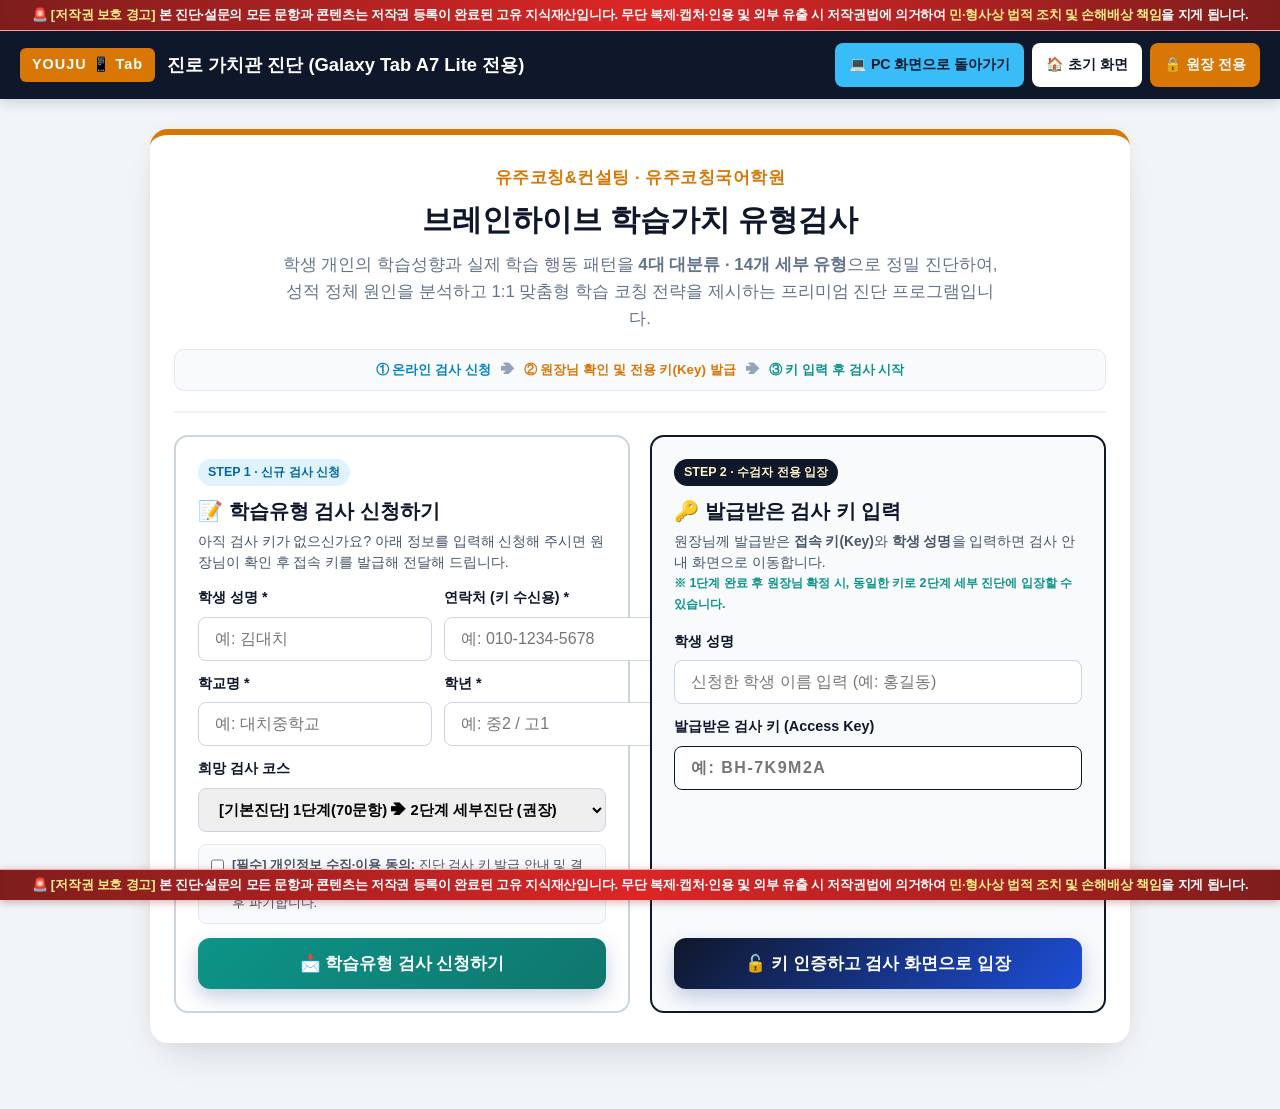
==== commit e562dd46: "Add files via upload" ====
--- a/tablet.html
+++ b/tablet.html
@@ -9,6 +9,11 @@
 </head>
 <body>
 
+  <!-- Top Copyright & Legal Protection Warning Bar -->
+  <div class="copyright-warning-bar copyright-bar-top">
+    🚨 <strong>[저작권 보호 경고]</strong> 본 진단·설문의 모든 문항과 콘텐츠는 저작권 등록이 완료된 고유 지식재산입니다. 무단 복제·캡처·인용 및 외부 유출 시 저작권법에 의거하여 <strong>민·형사상 법적 조치 및 손해배상 책임</strong>을 지게 됩니다.
+  </div>
+
   <!-- Galaxy Tab A7 Lite Header Navigation Bar -->
   <header class="tab-navbar">
     <div class="tab-nav-brand">
@@ -24,25 +29,134 @@
       <button id="btnNavHome" class="btn-tab-nav" style="background: #ffffff; color: var(--primary-navy);">
         🏠 초기 화면
       </button>
-      <button id="btnOpenLookupModal" class="btn-tab-nav" style="background: #e0f2fe; color: #0369a1;">
-        🔍 학생 설문 조회
-      </button>
       <button id="btnDirectorLogin" class="btn-tab-nav btn-tab-gold">
         🔒 원장 전용
       </button>
     </div>
   </header>
 
+  <!-- View 0: Online Public Landing Screen (Program Intro + Application + Access Key Entry) -->
+  <div id="introView" class="view-container active">
+    <div class="cover-card" style="max-width: 980px; padding: 30px 24px;">
+      <div style="text-align: center; border-bottom: 2px solid #f1f5f9; padding-bottom: 20px; margin-bottom: 22px;">
+        <p class="cover-institution">유주코칭&컨설팅 · 유주코칭국어학원</p>
+        <h2 class="cover-main-title" style="font-size: 1.85rem; margin-bottom: 10px;">브레인하이브 학습가치 유형검사</h2>
+        <p class="cover-desc" style="max-width: 720px; margin: 0 auto;">
+          학생 개인의 학습성향과 실제 학습 행동 패턴을 <strong>4대 대분류 · 14개 세부 유형</strong>으로 정밀 진단하여,<br>
+          성적 정체 원인을 분석하고 1:1 맞춤형 학습 코칭 전략을 제시하는 프리미엄 진단 프로그램입니다.
+        </p>
+
+        <!-- 3-Step Process Guide -->
+        <div style="display: flex; justify-content: center; align-items: center; gap: 10px; flex-wrap: wrap; margin-top: 16px; background: #f8fafc; border: 1px solid #e2e8f0; border-radius: 10px; padding: 10px 14px; font-size: 0.84rem; font-weight: 700; color: #1e293b;">
+          <span style="color: #0284c7;">① 온라인 검사 신청</span>
+          <span style="color: #94a3b8;">➔</span>
+          <span style="color: #d97706;">② 원장님 확인 및 전용 키(Key) 발급</span>
+          <span style="color: #94a3b8;">➔</span>
+          <span style="color: #0d9488;">③ 키 입력 후 검사 시작</span>
+        </div>
+      </div>
+
+      <!-- Two Columns: Left = STEP 1 (Apply for Key), Right = STEP 2 (Enter Key to Start) -->
+      <div class="intro-auth-grid" style="display: grid; grid-template-columns: repeat(auto-fit, minmax(300px, 1fr)); gap: 20px;">
+        
+        <!-- Left Box: STEP 1 Apply for Diagnostic Assessment -->
+        <div style="background: #ffffff; border: 2px solid #cbd5e1; border-radius: 14px; padding: 22px; display: flex; flex-direction: column; justify-content: space-between;">
+          <div>
+            <div style="display: inline-block; background: #e0f2fe; color: #0369a1; font-size: 0.78rem; font-weight: 800; padding: 4px 10px; border-radius: 20px; margin-bottom: 10px;">STEP 1 · 신규 검사 신청</div>
+            <h3 style="font-size: 1.25rem; font-weight: 900; color: var(--primary-navy); margin-bottom: 6px;">📝 학습유형 검사 신청하기</h3>
+            <p style="font-size: 0.86rem; color: #475569; margin-bottom: 14px; line-height: 1.5;">
+              아직 검사 키가 없으신가요? 아래 정보를 입력해 신청해 주시면 원장님이 확인 후 접속 키를 발급해 전달해 드립니다.
+            </p>
+
+            <div class="form-grid" style="gap: 12px; margin-bottom: 12px;">
+              <div class="form-group">
+                <label for="reqStudentName">학생 성명 *</label>
+                <input type="text" id="reqStudentName" class="form-control" placeholder="예: 김대치">
+              </div>
+              <div class="form-group">
+                <label for="reqStudentPhone">연락처 (키 수신용) *</label>
+                <input type="tel" id="reqStudentPhone" class="form-control" placeholder="예: 010-1234-5678">
+              </div>
+              <div class="form-group">
+                <label for="reqStudentSchool">학교명 *</label>
+                <input type="text" id="reqStudentSchool" class="form-control" placeholder="예: 대치중학교">
+              </div>
+              <div class="form-group">
+                <label for="reqStudentGrade">학년 *</label>
+                <input type="text" id="reqStudentGrade" class="form-control" placeholder="예: 중2 / 고1">
+              </div>
+            </div>
+
+            <div class="form-group" style="margin-bottom: 12px;">
+              <label for="reqCourseType">희망 검사 코스</label>
+              <select id="reqCourseType" class="form-control" style="font-weight: 700; font-size: 0.92rem;">
+                <option value="STAGE1_70">[기본진단] 1단계(70문항) ➔ 2단계 세부진단 (권장)</option>
+                <option value="COMBINED_140">[통합 코스] 140문항 한 번에 진단</option>
+              </select>
+            </div>
+
+            <label style="display: flex; align-items: flex-start; gap: 8px; font-size: 0.8rem; color: #475569; background: #f8fafc; padding: 10px 12px; border-radius: 8px; border: 1px solid #e2e8f0; cursor: pointer; margin-bottom: 14px;">
+              <input type="checkbox" id="reqPrivacyAgree" style="margin-top: 3px; width: 16px; height: 16px; accent-color: var(--primary-navy);">
+              <span><strong>[필수] 개인정보 수집·이용 동의:</strong> 진단 검사 키 발급 안내 및 결과 상담을 위해 성명·학교·학년·연락처를 수집하며, 목적 달성 후 파기합니다.</span>
+            </label>
+          </div>
+
+          <button id="btnSubmitKeyRequest" type="button" class="btn-start-test" style="background: linear-gradient(135deg, #0d9488, #0f766e); padding: 14px; font-size: 1.05rem;">
+            📩 학습유형 검사 신청하기
+          </button>
+        </div>
+
+        <!-- Right Box: STEP 2 Enter Access Key -->
+        <div style="background: #f8fafc; border: 2px solid #0f172a; border-radius: 14px; padding: 22px; display: flex; flex-direction: column; justify-content: space-between;">
+          <div>
+            <div style="display: inline-block; background: var(--primary-navy); color: #fef3c7; font-size: 0.78rem; font-weight: 800; padding: 4px 10px; border-radius: 20px; margin-bottom: 10px;">STEP 2 · 수검자 전용 입장</div>
+            <h3 style="font-size: 1.25rem; font-weight: 900; color: var(--primary-navy); margin-bottom: 6px;">🔑 발급받은 검사 키 입력</h3>
+            <p style="font-size: 0.86rem; color: #475569; margin-bottom: 16px; line-height: 1.5;">
+              원장님께 발급받은 <strong>접속 키(Key)</strong>와 <strong>학생 성명</strong>을 입력하면 검사 안내 화면으로 이동합니다.<br>
+              <span style="font-size: 0.78rem; color: #0d9488; font-weight: 700;">※ 1단계 완료 후 원장님 확정 시, 동일한 키로 2단계 세부 진단에 입장할 수 있습니다.</span>
+            </p>
+
+            <div class="form-group" style="margin-bottom: 12px;">
+              <label for="inputAuthStudentName">학생 성명</label>
+              <input type="text" id="inputAuthStudentName" class="form-control" placeholder="신청한 학생 이름 입력 (예: 홍길동)">
+            </div>
+
+            <div class="form-group" style="margin-bottom: 14px;">
+              <label for="inputAuthAccessKey">발급받은 검사 키 (Access Key)</label>
+              <input type="text" id="inputAuthAccessKey" class="form-control" placeholder="예: BH-7K9M2A" style="font-weight: 900; letter-spacing: 1.5px; text-transform: uppercase; border-color: #0f172a;">
+            </div>
+
+            <div id="authKeyAlertBox" style="display: none; margin-bottom: 14px; padding: 10px 12px; border-radius: 8px; font-size: 0.83rem; font-weight: 700;"></div>
+          </div>
+
+          <button id="btnVerifyAccessKey" type="button" class="btn-start-test" style="padding: 14px; font-size: 1.05rem;">
+            🔓 키 인증하고 검사 화면으로 입장
+          </button>
+        </div>
+
+      </div>
+    </div>
+  </div>
+
   <!-- View 1: Student Cover / Intro Screen -->
-  <div id="coverView" class="view-container active">
+  <div id="coverView" class="view-container">
     <div class="cover-card">
+      <!-- Authenticated Key Session Banner -->
+      <div id="authenticatedKeyBanner" style="display: flex; justify-content: space-between; align-items: center; background: #f0fdf4; border: 1.5px solid #86efac; border-radius: 10px; padding: 10px 16px; margin-bottom: 18px;">
+        <div style="font-size: 0.9rem; font-weight: 800; color: #166534;">
+          🔑 인증된 검사자: <span id="authBannerStudentInfo">-</span>
+        </div>
+        <button id="btnExitAuthSession" type="button" style="background: #ffffff; color: #475569; border: 1px solid #cbd5e1; border-radius: 6px; padding: 4px 10px; font-size: 0.78rem; font-weight: 700; cursor: pointer;">
+          🔒 나가기 (첫 화면)
+        </button>
+      </div>
       <div style="text-align: right; margin-bottom: 10px;">
         <a href="index.html" style="display: inline-block; background: #38bdf8; color: #0f172a; border: 1.5px solid #0284c7; border-radius: 8px; padding: 8px 16px; font-weight: 800; text-decoration: none; font-size: 0.9rem;">
           💻 PC 전용 화면으로 돌아가기 ➔
         </a>
       </div>
       <div class="cover-header">
-        <p class="cover-institution">유주코칭&컨설팅 · 대치리드인 유주코칭국어학원</p>
+        <p class="cover-institution">유주코칭&컨설팅 · 유주코칭국어학원</p>
         <h2 class="cover-main-title">브레인하이브 학습가치 유형검사 안내</h2>
         <p class="cover-desc">이 검사는 학생의 진로 가치관과 학습 성향을 알아보기 위한 설문입니다.<br>각 문항을 읽고, 나에게 가장 가까운 정도를 선택해 주세요.</p>
       </div>
@@ -89,7 +203,7 @@
             <label style="display: flex; align-items: flex-start; gap: 12px; background: #ffffff; border: 1.5px solid #cbd5e1; border-radius: 10px; padding: 12px 16px; cursor: pointer; transition: all 0.15s ease;" class="course-label-option">
               <input type="radio" name="courseType" value="STAGE1_70" checked style="width: 18px; height: 18px; margin-top: 2px; accent-color: var(--primary-navy);">
               <div>
-                <div style="font-weight: 800; font-size: 0.98rem; color: var(--primary-navy);">[2단계 코스] 1단계: 대분류 진단 (70문항)</div>
+                <div style="font-weight: 800; font-size: 0.98rem; color: var(--primary-navy);">[기본진단] 1단계: 대분류 진단 (70문항)</div>
                 <div style="font-size: 0.82rem; color: #64748b; margin-top: 2px;">안정형·의미형·변화형·성취형 4대 대분류를 먼저 진단합니다. (약 10~15분 소요)</div>
               </div>
             </label>
@@ -98,7 +212,7 @@
             <label style="display: flex; align-items: flex-start; gap: 12px; background: #ffffff; border: 1.5px solid #cbd5e1; border-radius: 10px; padding: 12px 16px; cursor: pointer; transition: all 0.15s ease;" class="course-label-option">
               <input type="radio" name="courseType" value="STAGE2_SUB" style="width: 18px; height: 18px; margin-top: 2px; accent-color: var(--primary-navy);">
               <div>
-                <div style="font-weight: 800; font-size: 0.98rem; color: #0d9488;">[2단계 코스] 2단계: 세부 유형 진단 (30~40문항) <span style="font-size: 0.78rem; background: #fef3c7; color: #b45309; padding: 2px 8px; border-radius: 10px; border: 1px solid #fde68a;">🔒 원장 확정 후 진입</span></div>
+                <div style="font-weight: 800; font-size: 0.98rem; color: #0d9488;">[기본진단] 2단계: 세부 유형 진단 (30~40문항) <span style="font-size: 0.78rem; background: #fef3c7; color: #b45309; padding: 2px 8px; border-radius: 10px; border: 1px solid #fde68a;">🔒 원장 확정 후 진입</span></div>
                 <div style="font-size: 0.82rem; color: #64748b; margin-top: 2px;">원장님이 확정한 대분류의 세부 3~4개 유형 진단을 진행합니다. (약 5~8분 소요)</div>
               </div>
             </label>
@@ -326,9 +440,48 @@
         <h2 style="font-size: 1.25rem; font-weight: 900; color: var(--primary-navy); margin-bottom: 2px;">🔒 원장 전용 컨설팅 대시보드</h2>
         <p style="font-size: 0.82rem; color: #64748b; margin: 0;">학생 검사 제출 내역 관리, 대분류 확정/수정 및 1:1 PPT 레포트 발급</p>
       </div>
-      <button id="btnDashboardToHome" class="btn-nav-compact" style="background: var(--primary-navy); color: #ffffff; padding: 10px 18px; font-size: 0.92rem; font-weight: 800; border: none; border-radius: 8px; cursor: pointer; display: flex; align-items: center; gap: 6px; box-shadow: 0 4px 10px rgba(15,23,42,0.15);">
-        <span>🏠 초기 화면(학생 진단)으로 가기</span>
-      </button>
+      <div style="display: flex; gap: 10px; align-items: center;">
+        <button id="btnOpenLookupModal" class="btn-nav-compact" style="background: #e0f2fe; color: #0369a1; padding: 10px 18px; font-size: 0.92rem; font-weight: 800; border: 1.5px solid #bae6fd; border-radius: 8px; cursor: pointer; display: flex; align-items: center; gap: 6px;">
+          <span>🔍 학생 설문 조회</span>
+        </button>
+        <button id="btnDashboardToHome" class="btn-nav-compact" style="background: var(--primary-navy); color: #ffffff; padding: 10px 18px; font-size: 0.92rem; font-weight: 800; border: none; border-radius: 8px; cursor: pointer; display: flex; align-items: center; gap: 6px; box-shadow: 0 4px 10px rgba(15,23,42,0.15);">
+          <span>🏠 초기 화면(학생 진단)으로 가기</span>
+        </button>
+      </div>
+    </div>
+
+    <!-- Director Key Issuance & Online Application Management Center -->
+    <div class="dash-card" style="margin-bottom: 20px; border: 2px solid #cbd5e1; background: #ffffff;">
+      <div style="display: flex; justify-content: space-between; align-items: center; flex-wrap: wrap; gap: 10px; padding-bottom: 12px; border-bottom: 2px solid #f1f5f9; margin-bottom: 14px;">
+        <div style="display: flex; align-items: center; gap: 10px;">
+          <span style="font-size: 1.08rem; font-weight: 900; color: var(--primary-navy);">🔑 학습유형 검사 신청 관리 및 접속 키(Key) 발급</span>
+          <span id="keyAppCountBadge" style="background: #fef3c7; color: #b45309; font-size: 0.78rem; font-weight: 800; padding: 3px 10px; border-radius: 12px; border: 1px solid #fde68a;">신청 대기 0건</span>
+        </div>
+        <span style="font-size: 0.8rem; color: #64748b;">온라인 신청자에게 키를 발급하거나, 현장/전화 상담 학생용 키를 즉시 생성할 수 있습니다.</span>
+      </div>
+
+      <!-- Instant Key Generation Form for Director -->
+      <div style="background: #f8fafc; border: 1.5px solid #e2e8f0; border-radius: 10px; padding: 12px 14px; margin-bottom: 14px;">
+        <div style="font-size: 0.84rem; font-weight: 800; color: #0d9488; margin-bottom: 8px;">⚡ 신청 없이 원장님 즉시 키 발급 (전화/방문 상담 학생용)</div>
+        <div style="display: flex; gap: 8px; flex-wrap: wrap; align-items: center;">
+          <input type="text" id="directKeyName" class="form-control" placeholder="학생 성명" style="flex: 1; min-width: 110px; padding: 8px 10px; font-size: 0.86rem;">
+          <input type="text" id="directKeySchool" class="form-control" placeholder="학교명" style="flex: 1.2; min-width: 120px; padding: 8px 10px; font-size: 0.86rem;">
+          <input type="text" id="directKeyGrade" class="form-control" placeholder="학년 (예: 중2)" style="flex: 0.8; min-width: 90px; padding: 8px 10px; font-size: 0.86rem;">
+          <input type="text" id="directKeyPhone" class="form-control" placeholder="연락처 (선택)" style="flex: 1.2; min-width: 130px; padding: 8px 10px; font-size: 0.86rem;">
+          <select id="directKeyCourse" class="form-control" style="flex: 1.3; min-width: 150px; padding: 8px 10px; font-size: 0.86rem; font-weight: 700;">
+            <option value="STAGE1_70">기본진단 (1단계➔2단계)</option>
+            <option value="COMBINED_140">140문항 통합 코스</option>
+          </select>
+          <button id="btnIssueDirectKey" type="button" class="btn-nav-compact" style="background: linear-gradient(135deg, #0d9488, #0f766e); color: #ffffff; font-weight: 800; font-size: 0.85rem; padding: 9px 16px; border: none; border-radius: 8px; cursor: pointer; white-space: nowrap;">
+            🔑 즉시 키 발급 & 복사
+          </button>
+        </div>
+      </div>
+
+      <!-- Applications & Issued Keys List -->
+      <div id="applicationsListContainer" style="max-height: 240px; overflow-y: auto; display: flex; flex-direction: column; gap: 8px;">
+        <!-- Injected dynamically via JS -->
+      </div>
     </div>
 
     <div class="director-dash-grid">
@@ -477,6 +630,12 @@
 
   <!-- View 5: A4 PORTRAIT (종양식) SLIDE IMAGE & TEXT REPORT VIEW -->
   <div id="reportView" class="view-container">
+    <!-- Top Action Bar (Hidden on Print) -->
+    <div class="report-action-bar" style="display: flex; justify-content: center; align-items: center; flex-wrap: wrap; gap: 14px; margin-top: 10px; margin-bottom: 24px; background: #ffffff; padding: 14px 24px; border-radius: 12px; box-shadow: 0 4px 16px rgba(15, 23, 42, 0.08); border: 1.5px solid #e2e8f0;">
+      <button id="btnBackToDashboardTop" class="btn-nav-compact btn-nav-prev" style="padding: 11px 24px; font-size: 0.96rem; font-weight: 700; cursor: pointer;">◀ 대시보드로 돌아가기</button>
+      <button id="btnDownloadPdfTop" class="btn-nav-compact btn-submit-test" style="padding: 11px 28px; font-size: 0.98rem; font-weight: 900; cursor: pointer; background: linear-gradient(135deg, #dc2626, #b91c1c); color: #ffffff; border: none; box-shadow: 0 4px 12px rgba(220, 38, 38, 0.3);">📥 PDF 파일로 즉시 다운로드</button>
+      <button id="btnPrintReportTop" class="btn-nav-compact btn-submit-test" style="padding: 11px 24px; font-size: 0.96rem; font-weight: 800; cursor: pointer; background: var(--primary-navy);">🖨️ 레포트 인쇄하기</button>
+    </div>
     <div id="reportPptDeck" class="report-ppt-deck">
       
       <!-- Slide Page 1 (Portrait) -->
@@ -612,13 +771,23 @@
       <button id="btnBackToDashboard" class="btn-nav-compact btn-nav-prev" style="padding: 12px 28px; font-size: 1rem; font-weight: 700; cursor: pointer;">
         ◀ 대시보드로 돌아가기
       </button>
+      <button id="btnDownloadPdf" class="btn-nav-compact btn-submit-test" style="padding: 12px 32px; font-size: 1rem; font-weight: 900; cursor: pointer; background: linear-gradient(135deg, #dc2626, #b91c1c); color: #ffffff; border: none; box-shadow: 0 4px 14px rgba(220, 38, 38, 0.32);">
+        📥 PDF 파일로 즉시 다운로드
+      </button>
       <button id="btnPrintReport" class="btn-nav-compact btn-submit-test" style="padding: 12px 32px; font-size: 1rem; font-weight: 800; cursor: pointer; background: var(--primary-navy);">
         🖨️ 종양식(A4 세로) 3장 레포트 인쇄 / PDF 저장
       </button>
     </div>
   </div>
 
+  <!-- Bottom Copyright & Legal Protection Warning Bar -->
+  <div class="copyright-warning-bar copyright-bar-bottom">
+    🚨 <strong>[저작권 보호 경고]</strong> 본 진단·설문의 모든 문항과 콘텐츠는 저작권 등록이 완료된 고유 지식재산입니다. 무단 복제·캡처·인용 및 외부 유출 시 저작권법에 의거하여 <strong>민·형사상 법적 조치 및 손해배상 책임</strong>을 지게 됩니다.
+  </div>
+
   <!-- JavaScript Modules -->
+  <script src="https://cdnjs.cloudflare.com/ajax/libs/html2canvas/1.4.1/html2canvas.min.js"></script>
+  <script src="https://cdnjs.cloudflare.com/ajax/libs/jspdf/2.5.1/jspdf.umd.min.js"></script>
   <script src="supabase-config.js"></script>
   <script src="data.js"></script>
   <script src="majorReportsData.js"></script>
--- a/styles.css
+++ b/styles.css
@@ -218,9 +218,9 @@
 
 /* Viewport Fixed No-Scroll Test Screen Layout */
 .no-scroll-view {
-  height: calc(100vh - 90px) !important;
+  height: calc(100vh - 150px) !important;
   overflow: hidden !important;
-  margin: 10px auto !important;
+  margin: 8px auto !important;
 }
 
 .test-layout-compact {
@@ -1846,7 +1846,7 @@
   color: #94a3b8;
 }
 
-/* Print rules for student report */
+/* Print rules for student report & anti-print security for questionnaire */
 @media print {
   .student-report-card {
     width: 210mm !important;
@@ -1857,4 +1857,107 @@
     box-shadow: none !important;
     page-break-after: always !important;
   }
-}
+  #introView,
+  #coverView,
+  #testView,
+  #completeView {
+    display: none !important;
+    visibility: hidden !important;
+  }
+}
+
+/* ============================================================================
+   Survey Content Anti-Copy, Anti-Drag & Anti-Screen-Capture Security Styles
+   ============================================================================ */
+body,
+#introView,
+#coverView,
+#testView,
+#completeView,
+.q-row-compact,
+.q-text-compact,
+.chip-compact {
+  -webkit-user-select: none !important;
+  -moz-user-select: none !important;
+  -ms-user-select: none !important;
+  user-select: none !important;
+  -webkit-touch-callout: none !important;
+  -webkit-user-drag: none !important;
+}
+
+input,
+textarea,
+select {
+  -webkit-user-select: text !important;
+  -moz-user-select: text !important;
+  -ms-user-select: text !important;
+  user-select: text !important;
+}
+
+/* Screen Capture & Focus-Loss Blur Shield on Test View */
+#testView.security-blur-shield .test-layout-compact {
+  filter: blur(22px) brightness(0.25) !important;
+  pointer-events: none !important;
+  transition: filter 0.05s ease !important;
+}
+
+#securityCaptureOverlay {
+  display: none;
+  position: fixed;
+  inset: 0;
+  z-index: 99999;
+  background: rgba(15, 23, 42, 0.92);
+  color: #ffffff;
+  flex-direction: column;
+  align-items: center;
+  justify-content: center;
+  text-align: center;
+  padding: 24px;
+  cursor: pointer;
+}
+
+#securityCaptureOverlay.active {
+  display: flex !important;
+}
+
+/* Top & Bottom Red Copyright Legal Warning Bars */
+body {
+  padding-bottom: 36px;
+}
+
+.copyright-warning-bar {
+  width: 100%;
+  background: linear-gradient(90deg, #7f1d1d 0%, #dc2626 50%, #7f1d1d 100%);
+  color: #ffffff;
+  text-align: center;
+  padding: 6px 14px;
+  font-size: 0.8rem;
+  font-weight: 600;
+  letter-spacing: -0.2px;
+  line-height: 1.4;
+  z-index: 9000;
+  box-shadow: 0 2px 8px rgba(127, 29, 29, 0.35);
+}
+
+.copyright-warning-bar strong {
+  color: #fef08a;
+  font-weight: 900;
+}
+
+.copyright-bar-bottom {
+  position: fixed;
+  bottom: 0;
+  left: 0;
+  right: 0;
+  border-top: 1.5px solid #fca5a5;
+}
+
+.copyright-bar-top {
+  border-bottom: 1.5px solid #fca5a5;
+}
+
+@media print {
+  .copyright-warning-bar {
+    display: none !important;
+  }
+}
